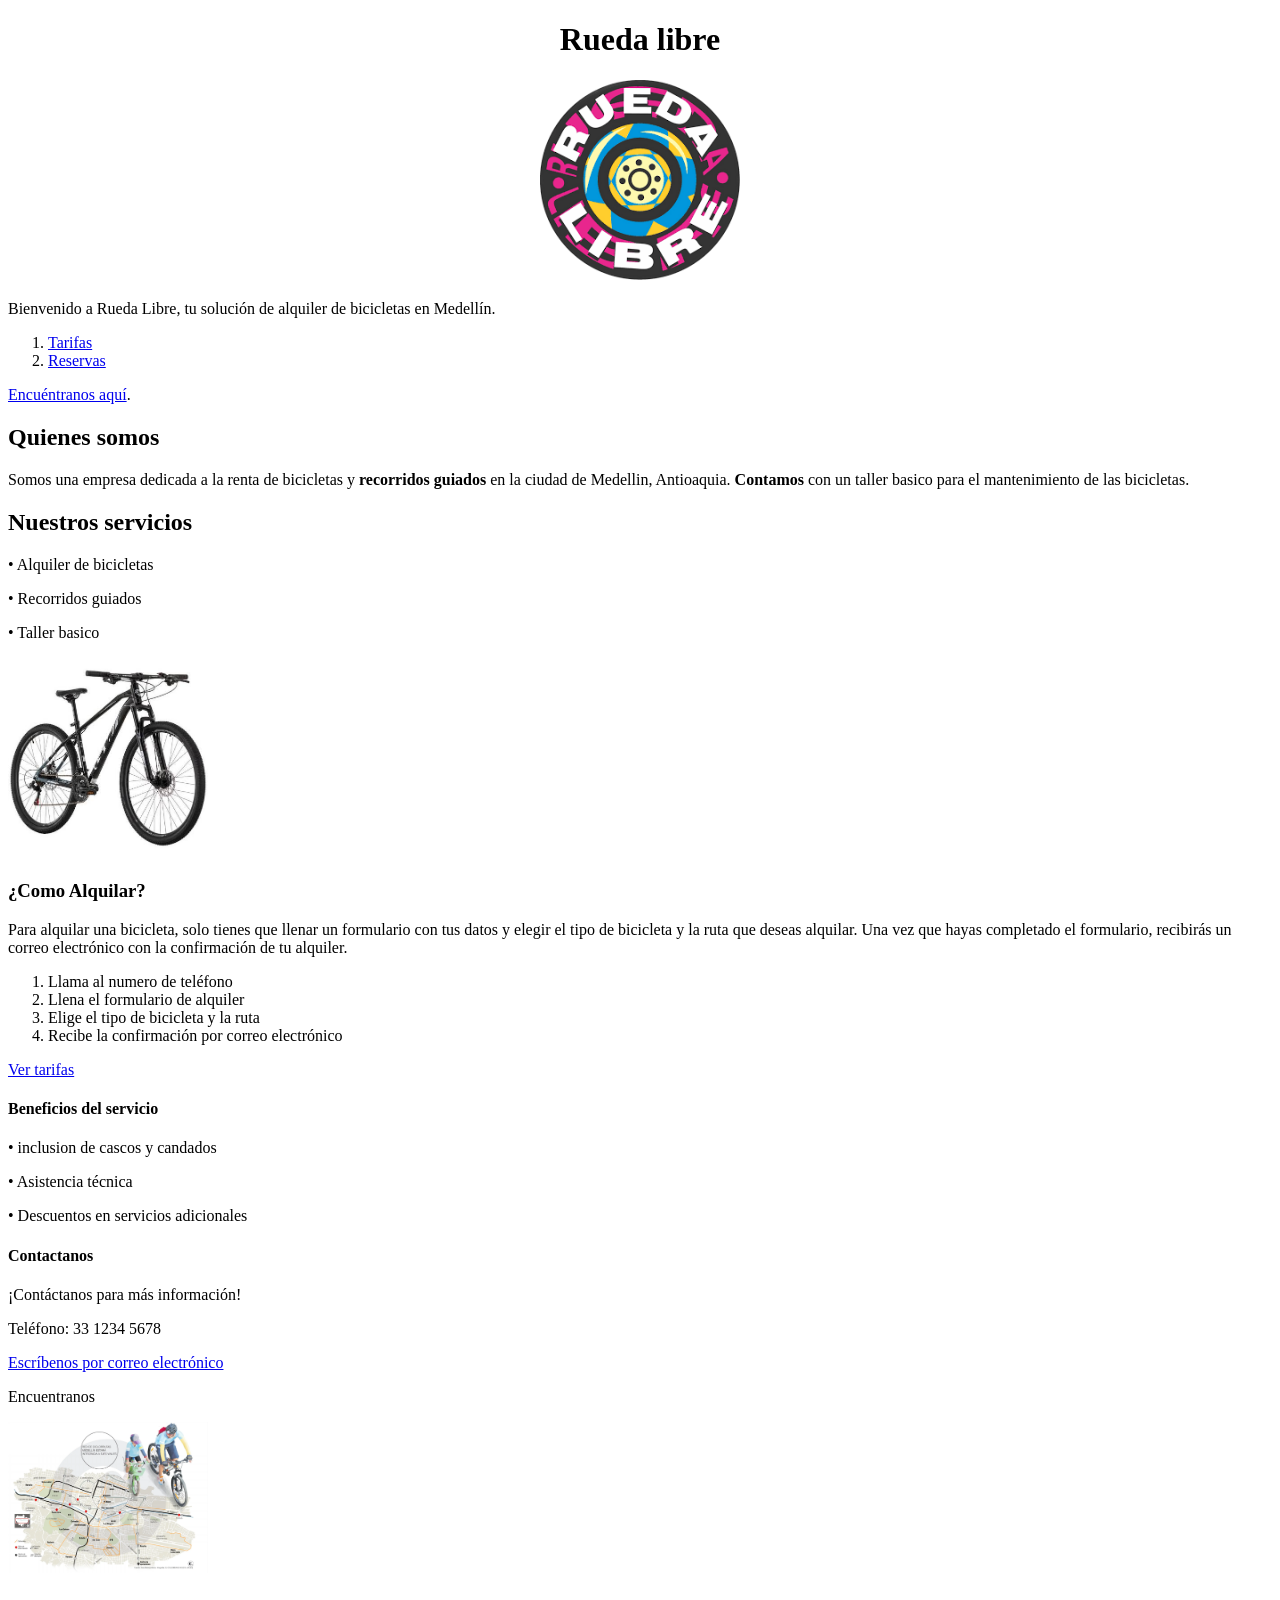
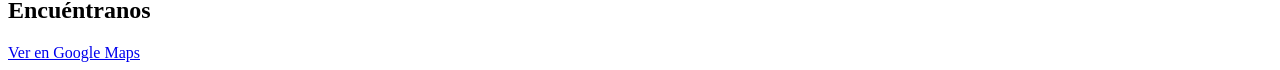
==== index.html @ 56e5f366 "feat: se completo la pagina y sus agregados como la reserva y tarifa" ====
<!DOCTYPE html>
<html lang="es">
<head>
    <meta charset="UTF-8">
    <meta name="viewport" content="width=device-width, initial-scale=1.0">
    <title>Rueda libre | Alquiler de bicicletas en Medellín</title>

     <link rel="icon" type="image/png" href="img/portada.png">
</head>
<body>
    <div style="text-align: center;">
        <h1>Rueda libre</h1>
        <img src="img/portada.png" alt="Portada" style="width: 100%; max-width: 200px;">
    </div>

    <p>Bienvenido a Rueda Libre, tu solución de alquiler de bicicletas en Medellín.</p>

<ol>
    <li><a href="pagina/tarifas.html">Tarifas</a></li>
    <li><a href="pagina/reservas.html">Reservas</a></li>
</ol>    



    <a href="#encuentranos">Encuéntranos aquí</a>.
    
    
    <h2>Quienes somos</h2>
    <p>Somos una empresa dedicada a la renta de bicicletas y <strong>recorridos guiados</strong> en la ciudad de Medellin, Antioaquia. <strong>Contamos</strong> con un taller basico para el mantenimiento de las bicicletas.</p>


    <h2>Nuestros servicios</h2>
        <p>• Alquiler de bicicletas</p>
        <p>• Recorridos guiados</p>
        <p>• Taller basico</p>
        <img src="img/bicicleta.jpg" alt="bicicleta disponible" style="width: 100%; max-width: 200px;">

    <h3>¿Como Alquilar?</h3>
    <p>Para alquilar una bicicleta, solo tienes que llenar un formulario con tus datos y elegir el tipo de bicicleta y la ruta que deseas alquilar. Una vez que hayas completado el formulario, recibirás un correo electrónico con la confirmación de tu alquiler.</p>
    
    <ol>
        <li> Llama al numero de teléfono</li>
        <li> Llena el formulario de alquiler</li>
        <li> Elige el tipo de bicicleta y la ruta</li>
        <li> Recibe la confirmación por correo electrónico</li>
    </ol>

    <a href="pagina/tarifas.html">Ver tarifas</a>

    <h4>Beneficios del servicio</h4>
    <p>• inclusion de cascos y candados</p>
    <p>• Asistencia técnica </p>
    <p>• Descuentos en servicios adicionales</p>

    <h4>Contactanos</h4>
    <p>¡Contáctanos para más información!</p>
    <p>Teléfono: 33 1234 5678</p>
    
     <p>
        <a href="mailto:hola@ruedalibre.com">
            Escríbenos por correo electrónico
        </a>
    </p>

    <p>Encuentranos</p>
    

    <img src="img/ruta.jpg" alt="mapa de recorridos" style="width: 100%; max-width: 200px;">
    <h2 id="encuentranos">Encuéntranos</h2>
<a href="https://www.google.com/maps/place/Taller+rueda+libre+JD/@6.2458504,-75.5557259,18.42z/data=!4m10!1m2!2m1!1srueda+libre!3m6!1s0x8e4429e0e02bac81:0x163e0248229859a!8m2!3d6.2461891!4d-75.5550718!15sCgtydWVkYSBsaWJyZZIBFm1vdG9yY3ljbGVfcmVwYWlyX3Nob3DgAQA!16s%2Fg%2F11vjbnnhz9?entry=ttu&g_ep=EgoyMDI2MTAxNC4wIKXMDSoASAFQAw%3D%3D
    target="_blank">Ver en Google Maps</a>
</body>
</html>
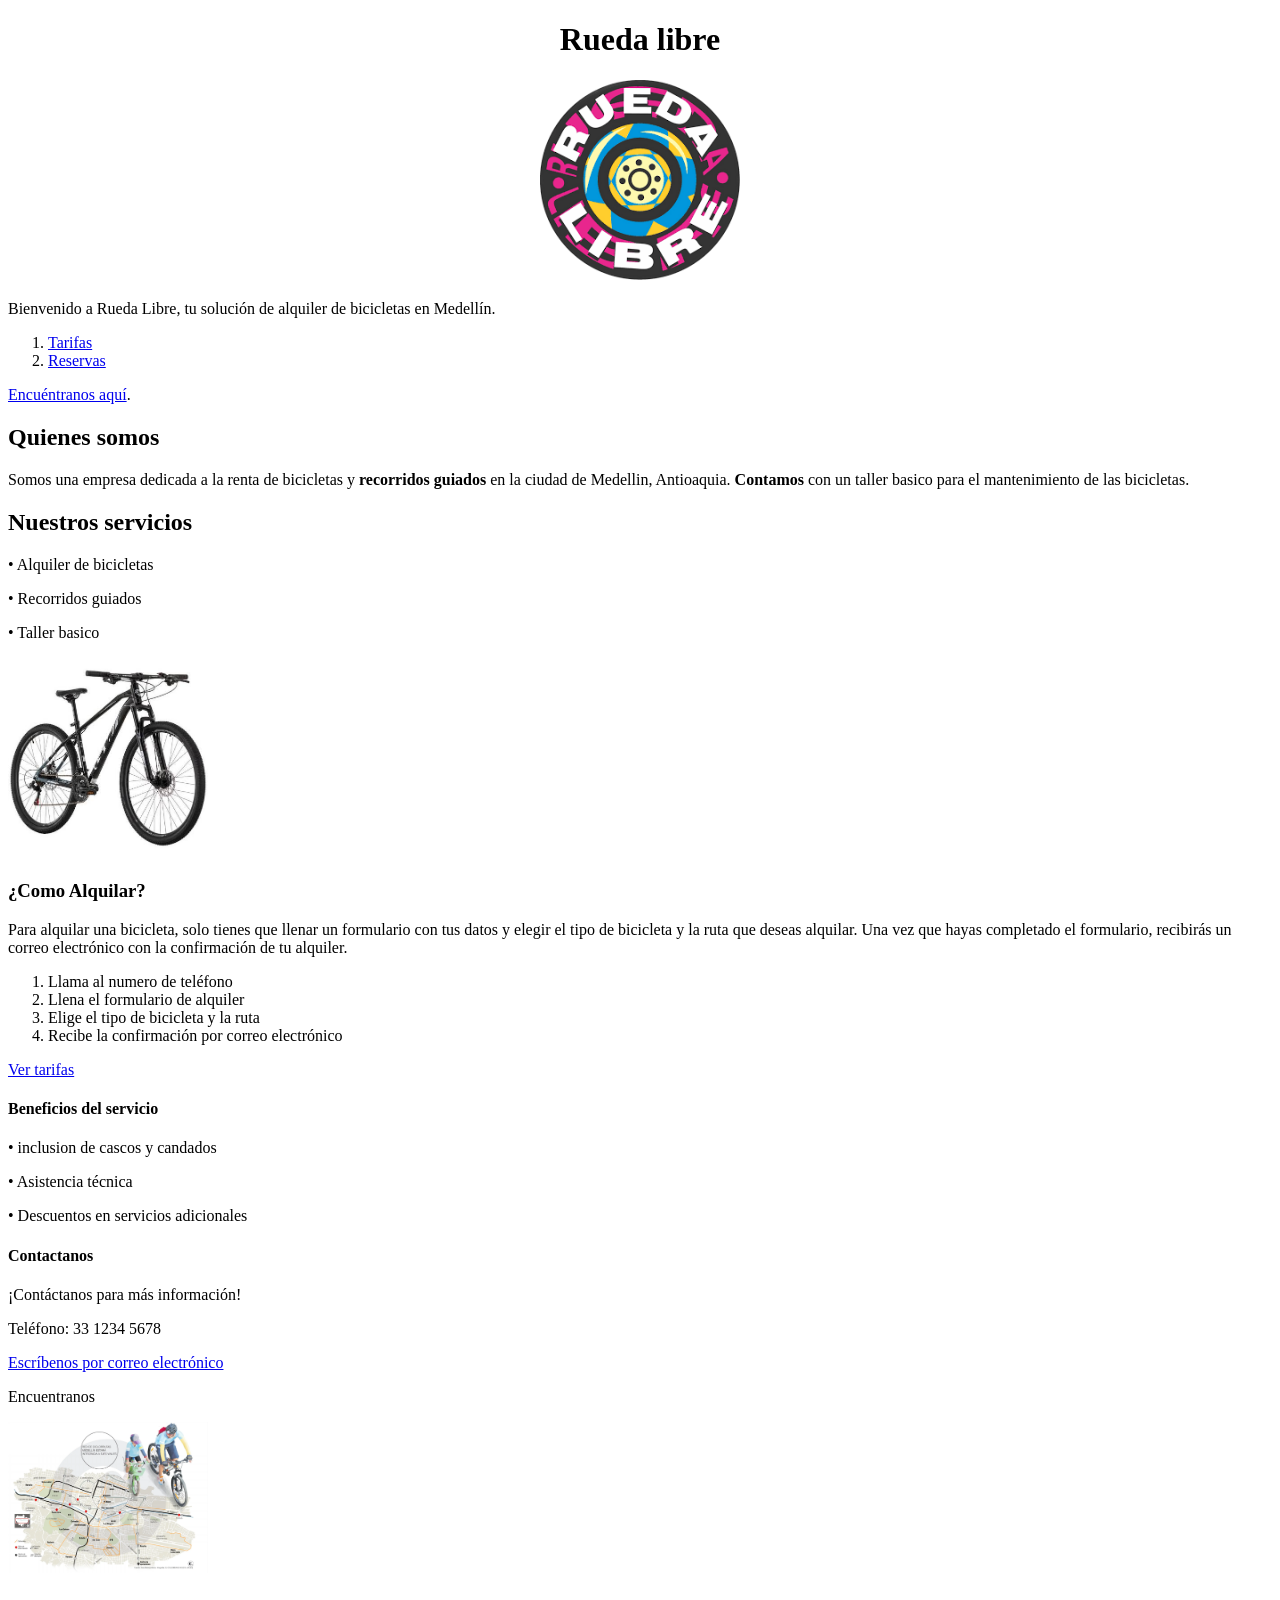
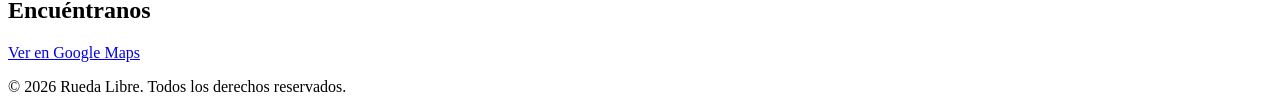
==== commit 3b0ba645: "rueda-libre 0.1v Added footer with copyright information." ====
--- a/index.html
+++ b/index.html
@@ -69,5 +69,10 @@
     <h2 id="encuentranos">Encuéntranos</h2>
 <a href="https://www.google.com/maps/place/Taller+rueda+libre+JD/@6.2458504,-75.5557259,18.42z/data=!4m10!1m2!2m1!1srueda+libre!3m6!1s0x8e4429e0e02bac81:0x163e0248229859a!8m2!3d6.2461891!4d-75.5550718!15sCgtydWVkYSBsaWJyZZIBFm1vdG9yY3ljbGVfcmVwYWlyX3Nob3DgAQA!16s%2Fg%2F11vjbnnhz9?entry=ttu&g_ep=EgoyMDI2MTAxNC4wIKXMDSoASAFQAw%3D%3D
     target="_blank">Ver en Google Maps</a>
+
+<footer>
+        <p>&copy; 2026 Rueda Libre. Todos los derechos reservados.</p>
+    </footer>
+    
 </body>
-</html>+</html>
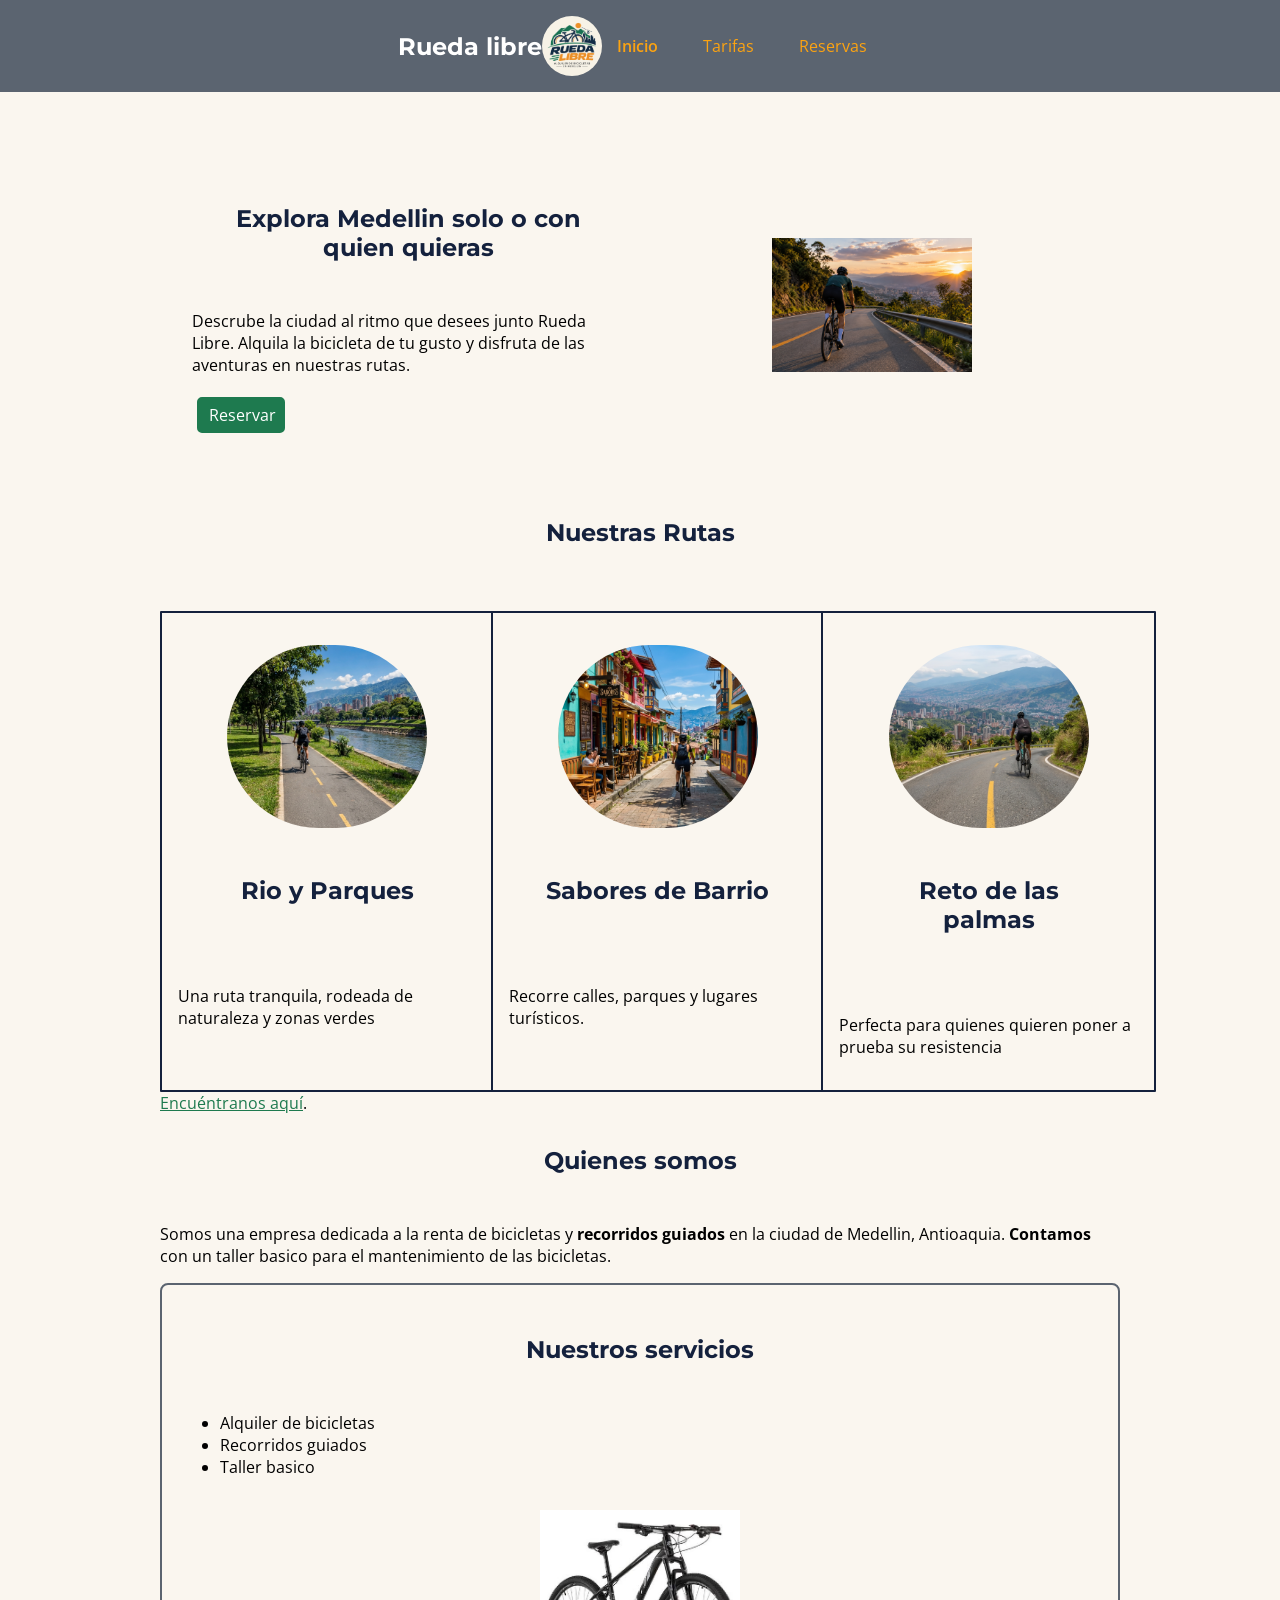
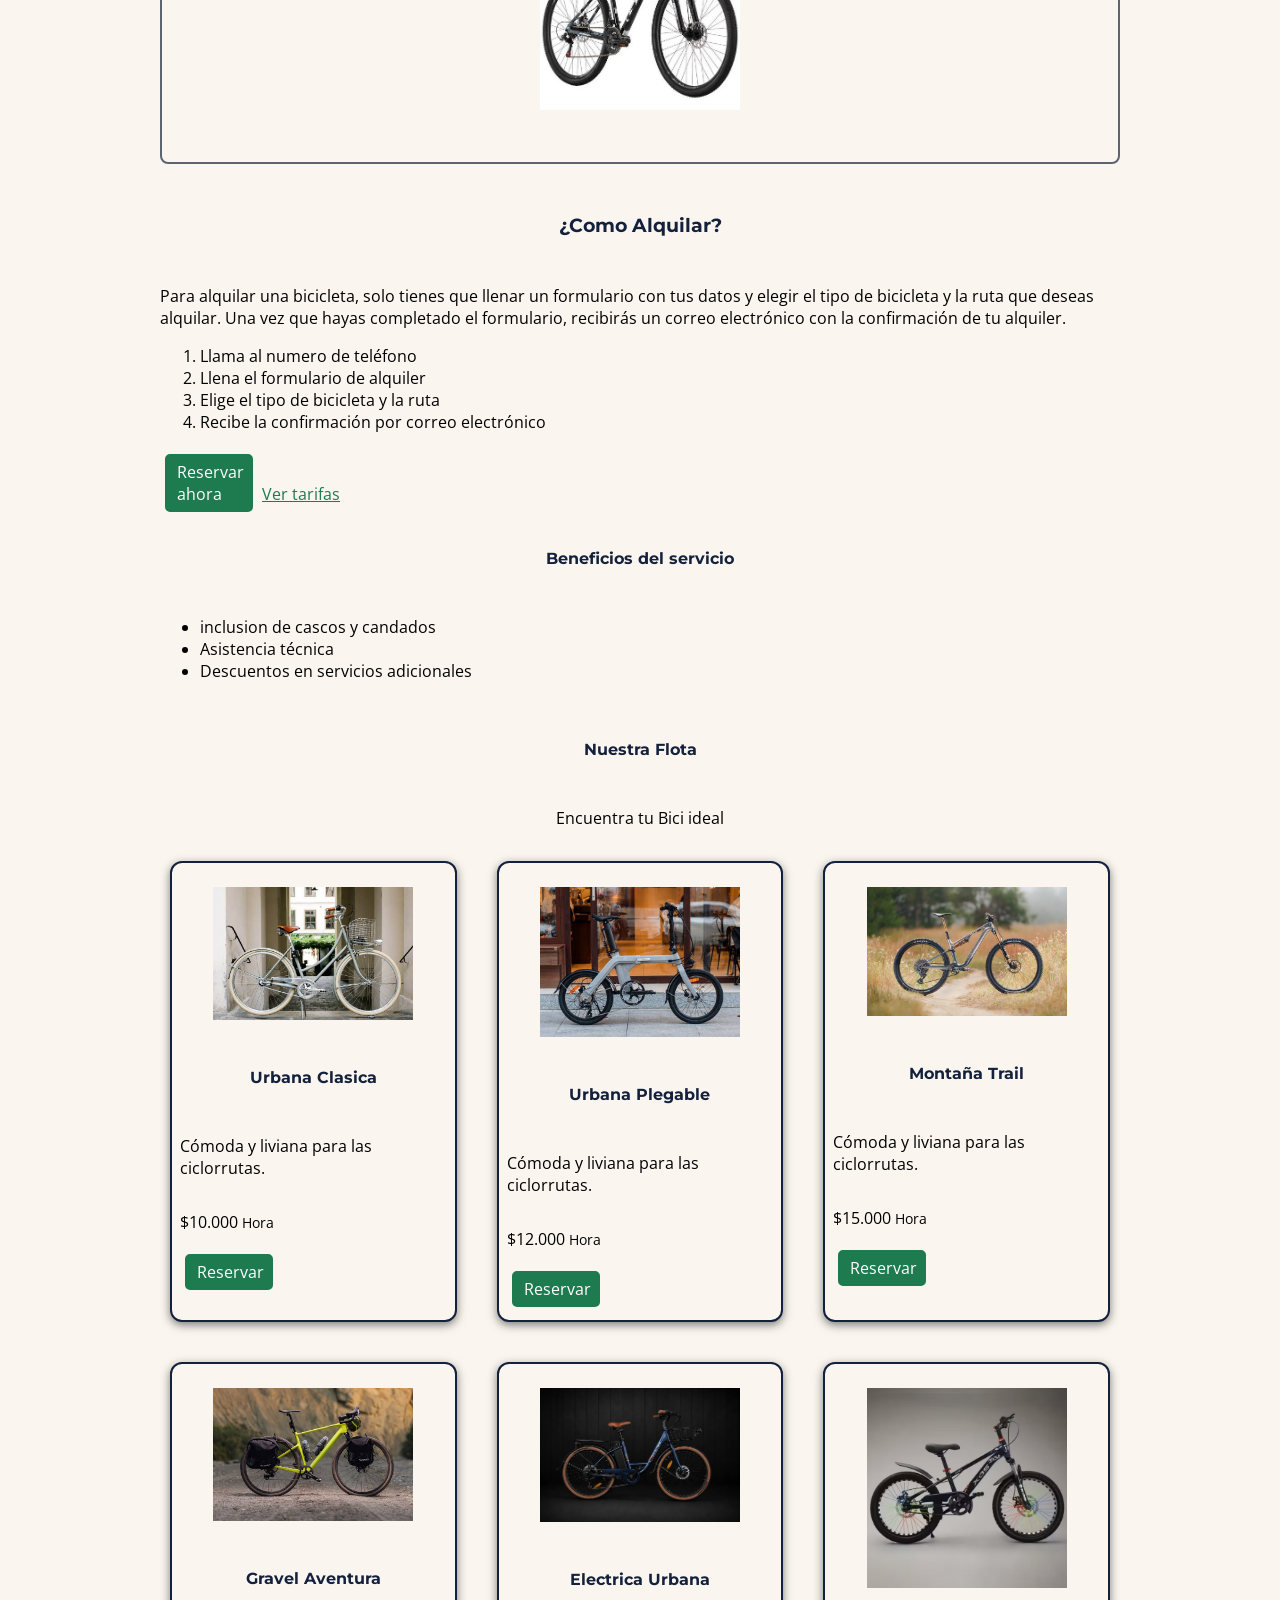
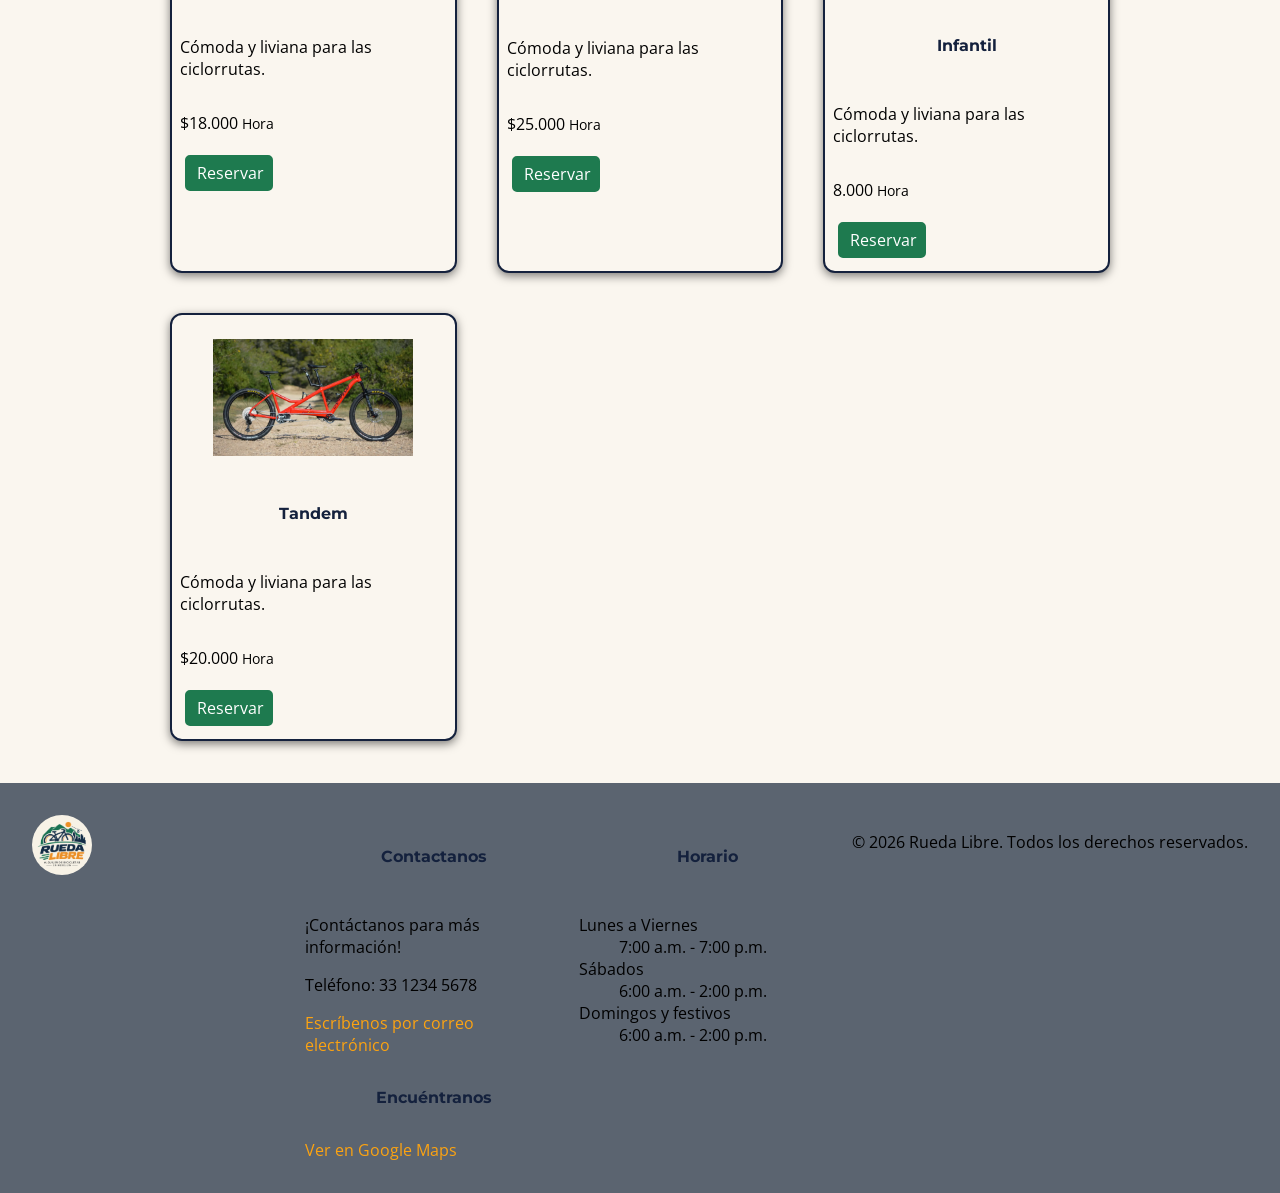
==== commit 136363d9: "se hicieron algunas correciones al codigo" ====
--- a/index.html
+++ b/index.html
@@ -3,76 +3,212 @@
 <head>
     <meta charset="UTF-8">
     <meta name="viewport" content="width=device-width, initial-scale=1.0">
-    <title>Rueda libre | Alquiler de bicicletas en Medellín</title>
-
-     <link rel="icon" type="image/png" href="img/portada.png">
+    <title>Rueda Libre | Alquiler de Bicicletas</title>
+
+    <link rel="preconnect" href="https://fonts.googleapis.com">
+    <link rel="preconnect" href="https://fonts.gstatic.com" crossorigin>
+
+    <link href="https://fonts.googleapis.com/css2?family=Montserrat:wght@400;700&family=Open+Sans:wght@400;600;700&display=swap" rel="stylesheet">
+
+    <link rel="icon" type="image/png" href="img/Logo.png">
+    <link rel="stylesheet" href="css/styles.css">
 </head>
 <body>
-    <div style="text-align: center;">
-        <h1>Rueda libre</h1>
-        <img src="img/portada.png" alt="Portada" style="width: 100%; max-width: 200px;">
-    </div>
-
-    <p>Bienvenido a Rueda Libre, tu solución de alquiler de bicicletas en Medellín.</p>
-
-<ol>
-    <li><a href="pagina/tarifas.html">Tarifas</a></li>
-    <li><a href="pagina/reservas.html">Reservas</a></li>
-</ol>    
-
-
-
-    <a href="#encuentranos">Encuéntranos aquí</a>.
-    
-    
-    <h2>Quienes somos</h2>
-    <p>Somos una empresa dedicada a la renta de bicicletas y <strong>recorridos guiados</strong> en la ciudad de Medellin, Antioaquia. <strong>Contamos</strong> con un taller basico para el mantenimiento de las bicicletas.</p>
-
-
-    <h2>Nuestros servicios</h2>
-        <p>• Alquiler de bicicletas</p>
-        <p>• Recorridos guiados</p>
-        <p>• Taller basico</p>
-        <img src="img/bicicleta.jpg" alt="bicicleta disponible" style="width: 100%; max-width: 200px;">
-
-    <h3>¿Como Alquilar?</h3>
-    <p>Para alquilar una bicicleta, solo tienes que llenar un formulario con tus datos y elegir el tipo de bicicleta y la ruta que deseas alquilar. Una vez que hayas completado el formulario, recibirás un correo electrónico con la confirmación de tu alquiler.</p>
-    
-    <ol>
-        <li> Llama al numero de teléfono</li>
-        <li> Llena el formulario de alquiler</li>
-        <li> Elige el tipo de bicicleta y la ruta</li>
-        <li> Recibe la confirmación por correo electrónico</li>
-    </ol>
-
-    <a href="pagina/tarifas.html">Ver tarifas</a>
-
-    <h4>Beneficios del servicio</h4>
-    <p>• inclusion de cascos y candados</p>
-    <p>• Asistencia técnica </p>
-    <p>• Descuentos en servicios adicionales</p>
-
-    <h4>Contactanos</h4>
-    <p>¡Contáctanos para más información!</p>
-    <p>Teléfono: 33 1234 5678</p>
-    
-     <p>
-        <a href="mailto:hola@ruedalibre.com">
-            Escríbenos por correo electrónico
-        </a>
-    </p>
-
-    <p>Encuentranos</p>
-    
-
-    <img src="img/ruta.jpg" alt="mapa de recorridos" style="width: 100%; max-width: 200px;">
-    <h2 id="encuentranos">Encuéntranos</h2>
-<a href="https://www.google.com/maps/place/Taller+rueda+libre+JD/@6.2458504,-75.5557259,18.42z/data=!4m10!1m2!2m1!1srueda+libre!3m6!1s0x8e4429e0e02bac81:0x163e0248229859a!8m2!3d6.2461891!4d-75.5550718!15sCgtydWVkYSBsaWJyZZIBFm1vdG9yY3ljbGVfcmVwYWlyX3Nob3DgAQA!16s%2Fg%2F11vjbnnhz9?entry=ttu&g_ep=EgoyMDI2MTAxNC4wIKXMDSoASAFQAw%3D%3D
-    target="_blank">Ver en Google Maps</a>
-
-<footer>
+    <header>
+        <section class="cnt">
+            <div class="idiv">
+                <h1>Rueda libre</h1> 
+            </div>    
+            <img src="img/Logo.png" alt="Logo de Rueda Libre"> 
+            
+            <nav>
+                <ul id="menu">
+                    <li><a href="index.html" class="activo">Inicio</a></li>
+                    <li><a href="paginas/tarifas.html">Tarifas</a></li>
+                    <li><a href="paginas/reservas.html">Reservas</a></li>
+                </ul>
+            </nav>
+        </section>
+    </header>
+
+    <main>
+        <section class="portada">
+            <div class="portada-texto">
+                <h2>Explora Medellin solo o con quien quieras</h2> 
+                
+                <p>
+                    Descrube la ciudad al ritmo que desees junto Rueda Libre.
+                    Alquila la bicicleta de tu gusto y disfruta de las aventuras en nuestras rutas.
+                </p>
+
+                <a href="paginas/reservas.html" class="boton-reservar">Reservar</a>
+            </div>
+
+            <div class="portada-imagen">
+                <img src="img/Sunset Cyclist.png" alt="Ciclista al atardecer">
+            </div>
+        </section>
+
+        <section class="rutas">
+            <h2>Nuestras Rutas</h2>
+
+            <div class="rutas-grid">
+                <article class="tarjeta-ruta">
+                    <img src="img/rios.jpeg" alt="Rio y Parques">
+                    <h2>Rio y Parques</h2>
+                    <p>Una ruta tranquila, rodeada de naturaleza y zonas verdes</p>
+                </article>
+
+                <article class="tarjeta-ruta">
+                    <img src="img/barrio.jpeg" alt="Sabores de Barrio">
+                    <h2>Sabores de Barrio</h2>
+                    <p>Recorre calles, parques y lugares turísticos.</p>
+                </article>
+
+                <article class="tarjeta-ruta">
+                    <img src="img/palmas.jpeg" alt="Reto de las palmas">
+                    <h2>Reto de las palmas</h2>
+                    <p>Perfecta para quienes quieren poner a prueba su resistencia</p>
+                </article>
+            </div>
+        </section>
+
+        <a href="#encuentranos">Encuéntranos aquí</a>.
+
+        <section class="quienes-somos">
+            <h2>Quienes somos</h2>
+            <p>Somos una empresa dedicada a la renta de bicicletas y <strong>recorridos guiados</strong> en la ciudad de Medellin, Antioaquia. <strong>Contamos</strong> con un taller basico para el mantenimiento de las bicicletas.</p>
+
+            <article class="servicio">   
+                <h2>Nuestros servicios</h2>
+                <ul class="lista-servicios">
+                    <li>Alquiler de bicicletas</li>
+                    <li>Recorridos guiados</li>
+                    <li>Taller basico</li>
+                </ul>
+                <img src="img/bicicleta.jpg" alt="bicicleta disponible">
+            </article> 
+        </section>
+
+        <section class="proceso-alquiler">
+            <article>
+                <h3>¿Como Alquilar?</h3>
+                <p>Para alquilar una bicicleta, solo tienes que llenar un formulario con tus datos y elegir el tipo de bicicleta y la ruta que deseas alquilar. Una vez que hayas completado el formulario, recibirás un correo electrónico con la confirmación de tu alquiler.</p>
+
+                <ol>
+                    <li>Llama al numero de teléfono</li>
+                    <li>Llena el formulario de alquiler</li>
+                    <li>Elige el tipo de bicicleta y la ruta</li>
+                    <li>Recibe la confirmación por correo electrónico</li>
+                </ol>
+
+                <a href="paginas/reservas.html" class="boton-reservar">Reservar ahora</a>
+                <a href="paginas/tarifas.html">Ver tarifas</a>
+            </article>
+
+            <article class="beneficios">
+                <h4>Beneficios del servicio</h4>
+                <ul class="lista-beneficios">
+                    <li>inclusion de cascos y candados</li>
+                    <li>Asistencia técnica</li>
+                    <li>Descuentos en servicios adicionales</li>
+                </ul>
+            </article>
+        </section>
+
+        <section class="flota">
+            <h4>Nuestra Flota</h4>
+            <p class="flota-descripcion">
+                Encuentra tu Bici ideal
+            </p>
+
+            <div class="flota-grid">
+                <article class="tarjeta-bicicleta">
+                    <img src="img/urbclasica.jpg" alt="Urbana clasica">
+                    <h4>Urbana Clasica</h4>
+                    <p>Cómoda y liviana para las ciclorrutas.</p>
+                    <p class="precio">$10.000 <span>Hora</span></p>
+                    <a class="boton-reservar" href="paginas/reservas.html">Reservar</a>
+                </article>
+
+                <article class="tarjeta-bicicleta">
+                    <img src="img/urbplegable.jpeg" alt="Urbana Plegable">
+                    <h4>Urbana Plegable</h4>
+                    <p>Cómoda y liviana para las ciclorrutas.</p>
+                    <p class="precio">$12.000 <span>Hora</span></p>
+                    <a class="boton-reservar" href="paginas/reservas.html">Reservar</a>
+                </article>
+
+                <article class="tarjeta-bicicleta">
+                    <img src="img/montrail.jpg" alt="Montaña Trail">
+                    <h4>Montaña Trail</h4>
+                    <p>Cómoda y liviana para las ciclorrutas.</p>
+                    <p class="precio">$15.000 <span>Hora</span></p>
+                    <a class="boton-reservar" href="paginas/reservas.html">Reservar</a>
+                </article>
+
+                <article class="tarjeta-bicicleta">
+                    <img src="img/graventura.jpeg" alt="Gravel Aventura">
+                    <h4>Gravel Aventura</h4>
+                    <p>Cómoda y liviana para las ciclorrutas.</p>
+                    <p class="precio">$18.000 <span>Hora</span></p>
+                    <a class="boton-reservar" href="paginas/reservas.html">Reservar</a>
+                </article>
+
+                <article class="tarjeta-bicicleta">
+                    <img src="img/electrica.jpg" alt="Electrica Urbana">
+                    <h4>Electrica Urbana</h4>
+                    <p>Cómoda y liviana para las ciclorrutas.</p>
+                    <p class="precio">$25.000 <span>Hora</span></p>
+                    <a class="boton-reservar" href="paginas/reservas.html">Reservar</a>
+                </article>
+
+                <article class="tarjeta-bicicleta">
+                    <img src="img/infantil.jpg" alt="Infantil">
+                    <h4>Infantil</h4>
+                    <p>Cómoda y liviana para las ciclorrutas.</p>
+                    <p class="precio">8.000 <span>Hora</span></p>
+                    <a class="boton-reservar" href="paginas/reservas.html">Reservar</a>
+                </article>
+
+                <article class="tarjeta-bicicleta">
+                    <img src="img/tandem.jpg" alt="Tandem">
+                    <h4>Tandem</h4>
+                    <p>Cómoda y liviana para las ciclorrutas.</p>
+                    <p class="precio">$20.000 <span>Hora</span></p>
+                    <a class="boton-reservar" href="paginas/reservas.html">Reservar</a>
+                </article>
+            </div>
+        </section>
+    </main>
+
+    <footer class="site-footer">
+        <div class="footer-mark">
+            <img src="img/Logo.png" alt="Logo de Rueda Libre"> 
+        </div>
+        <div class="footer-contact">
+            <h4>Contactanos</h4>            
+            <p>¡Contáctanos para más información!</p>
+            <p>Teléfono: 33 1234 5678</p>
+            <a href="mailto:hola@ruedalibre.com">
+                Escríbenos por correo electrónico
+            </a>
+            <h4 id="encuentranos">Encuéntranos</h4>
+            <a href="https://www.google.com/maps/place/Taller+rueda+libre+JD/@6.2458504,-75.5557259,18.42z/data=!4m10!1m2!2m1!1srueda+libre!3m6!1s0x8e4429e0e02bac81:0x163e0248229859a!8m2!3d6.2461891!4d-75.5550718!15sCgtydWVkYSBsaWJyZZIBFm1vdG9yY3ljbGVfcmVwYWlyX3Nob3DgAQA!16s%2Fg%2F11vjbnnhz9?entry=ttu&g_ep=EgoyMDI2MTAxNC4wIKXMDSoASAFQAw%3D%3D" target="_blank" rel="noopener noreferrer">Ver en Google Maps</a>
+        </div>
+
+        <div class="footer-horario">
+            <h4>Horario</h4>
+            <dl>
+                <dt>Lunes a Viernes</dt>
+                <dd>7:00 a.m. - 7:00 p.m.</dd>
+                <dt>Sábados</dt>
+                <dd>6:00 a.m. - 2:00 p.m.</dd>
+                <dt>Domingos y festivos</dt>
+                <dd>6:00 a.m. - 2:00 p.m.</dd>    
+            </dl>
+        </div>
         <p>&copy; 2026 Rueda Libre. Todos los derechos reservados.</p>
     </footer>
-    
 </body>
-</html>
+</html>
--- a/css/styles.css
+++ b/css/styles.css
@@ -0,0 +1,592 @@
+/* =========================================
+   1. VARIABLES GLOBALES
+   ========================================= */
+:root {
+    /* Colores */
+    --primary-color: #14213D;
+    --secondary-color: #5B6470;
+    --background-color: #FAF6EF;
+    --button-color: #FCA311;
+    --links-color: #1E7A4F;
+    --font-family: 'Open Sans', sans-serif;
+    --heading-font-family: 'Montserrat', sans-serif;
+
+    /* Espaciados */
+    --espaciado-pequeño: 0.5rem;
+    --espaciado-mediano: 1rem;
+    --espaciado-grande: 2rem;
+
+    /* Tamaños y bordes */
+    --spacing-md: 18px;
+    --radius-md: 8px;
+}
+
+
+/* =========================================
+   2. ESTILOS GENERALES DEL DOCUMENTO
+   ========================================= */
+body {
+    font-family: var(--font-family);
+    background-color: var(--background-color);
+    color: black;
+    margin: 0;
+    padding: 0;
+}
+
+/* =========================================
+   3. CONTENIDO PRINCIPAL
+   ========================================= */
+main {
+
+    padding: var(--espaciado-grande);
+    max-width: 60rem;
+    margin: 0 auto;
+
+}
+
+/* =========================================
+   4. ENCABEZADO Y LOGO
+   ========================================= */
+header {
+    display: flex;
+    flex-direction: row;
+    background-color: var(--secondary-color);
+    width: 100%;
+}
+header h1 {
+   margin: 0;
+    padding: 0;
+    font-size: 1.5rem;
+    color: #FFFFFF; 
+}
+
+header img {
+    margin: 0;
+    padding: 0;
+    max-width: 60px; /* Tamaño más adecuado para un logo en el encabezado */
+    height: auto;
+    border-radius: 50%;
+}
+
+
+/* Contenedor general del encabezado */
+.cnt {
+    display: flex;
+    align-items: center;
+    justify-content: space-between; /* Esto manda un elemento a la izquierda y el menú a la derecha */
+    max-width: 1200px;             /* Limita el ancho máximo para pantallas grandes */
+    margin: 0 auto;                /* Centra el contenedor en la pantalla */
+    padding: 1rem 2rem;            /* Espaciado interno para que no pegue de los bordes */
+    background-color: var(--secondary-color);
+    box-sizing: border-box;
+}
+
+/* Contenedor del título y la imagen */
+
+.idiv{
+    display: flex;
+    flex-direction: row;
+    align-items: center;
+    gap: 1.5rem;
+    
+}
+
+/* Imágenes generales */
+img {
+    margin: 0 auto;
+    padding: var(--espaciado-mediano);
+    max-width: 200px;
+    border-radius: 200px;
+}
+
+
+/* =========================================
+   5. TÍTULOS
+   ========================================= */
+
+h1, h2, h3, h4, h5, h6 {
+    max-width: 60rem;
+    margin: 0 auto;
+    padding: var(--espaciado-grande);
+    font-family: var(--heading-font-family);
+    color: var(--primary-color);
+    text-align: center;
+}
+
+
+/* =========================================
+   6. MENÚ DE NAVEGACIÓN
+   ========================================= */
+
+/* Organización de los enlaces del menú */
+
+#menu {
+    display: flex;
+    justify-content: space-evenly;
+    padding: 0;
+    gap: 15px;
+    list-style: none;
+    flex-wrap: wrap;
+    margin: 0;
+    
+}
+
+/* Estilos generales de los enlaces */
+
+#menu a {
+    color: var(--button-color);
+    text-decoration: none;
+    padding: 10px 15px;
+    border-radius: 5px;
+}
+
+/* Identificación del enlace de la página actual */
+
+#menu a {
+    color: var(--button-color);
+    text-decoration: none;
+    padding: 10px 15px;
+    border-radius: 5px;
+}
+
+/* Identificación del enlace de la página actual */
+
+#menu a.activo{
+
+  
+  font-weight: 600; 
+        
+}
+
+/* Indicador de enfoque mediante el teclado */
+
+#menu a:focus {
+    outline: 2px solid var(--button-color);
+    outline-offset: 2px;
+}
+
+
+/* Efecto cuando el cursor pasa sobre un enlace */
+
+#menu a:hover {
+    background-color: var(--links-color);
+    color: #FFFFFF;
+}
+/* =========================================
+   7. BOTÓN DE RESERVAS
+   ========================================= */
+
+/* Apariencia principal del botón */
+
+.boton-reservar {
+    display: inline-block;
+    padding: 5px 10px;
+    margin: 5px;
+    max-width: 4rem;
+    background-color: var(--links-color);
+    color: #FFFFFF;
+    text-decoration: none;
+    border: 2px solid #1E7A4F;
+    border-radius: 5px;
+    transition: background-color 0.3s, color 0.3s;
+    
+}
+
+/* Efecto al pasar el cursor por el botón */
+
+.boton-reservar:hover {
+    background-color: var(--button-color);
+    color: #FFFFFF;
+}
+
+/* Indicador de enfoque del botón */
+
+.boton-reservar:focus {
+    outline: 3px solid var(--button-color);
+    outline-offset: 3px;
+}
+
+/* =========================================
+   8. FORMULARIOS Y CAMPOS DE ENTRADA
+   ========================================= */
+
+/* Indicador de enfoque de los campos */
+
+input:focus,
+select:focus, 
+textarea:focus {
+    outline: 3px solid var(--button-color);
+    outline-offset: 2px;
+}
+
+/* Contenedor general del formulario */
+
+form {
+
+    width: 100%;
+    max-width: 500px;
+    margin: 0 auto;
+
+}
+
+/* Separación entre grupos del formulario */
+
+.grupo {
+
+    margin-bottom: 15px;
+
+}
+
+/* Etiquetas de los campos */
+
+label {
+    display: block;
+    margin-bottom: 12px;
+}
+
+/* Campos de texto y áreas de escritura */
+
+input,
+textarea {
+
+    width: 100%;
+    padding: 12px;
+    box-sizing: border-box;
+
+}
+
+/* Botones de los formularios */
+
+button {
+
+    padding: 12px 28px;
+    cursor: pointer;
+
+}
+
+/* =========================================
+   9. TARJETAS DE SERVICIOS
+   ========================================= */
+
+/* Diseño general de cada tarjeta */
+
+.servicio {
+    padding: var(--spacing-md);
+    border: 2px solid var(--secondary-color);
+    border-radius: var(--radius-md);
+    margin-bottom: var(--spacing-md);
+}
+
+/* Imágenes dentro de las tarjetas */
+
+.servicio img {
+
+    display: block; 
+    width: 100%;
+    height: auto;
+    border-radius: 0.5rem;
+    margin-bottom: var(--spacing-md);
+
+}
+
+/* =========================================
+   10. PIE DE PÁGINA
+   ========================================= */
+
+/* Contenedor general del pie */
+
+footer {
+
+    padding: var(--espaciado-grande);
+    max-width: 60rem;
+    margin: 0 auto;
+    display: flex;
+    justify-content: space-between;
+    align-items: flex-start;
+    gap: 20px;
+    background-color: #5B6470;
+    max-width: 100%;
+}
+
+footer img {
+
+    margin: 0;
+    padding: 0;
+    max-width: 60px; /* Tamaño más adecuado para un logo en el encabezado */
+    height: auto;
+    border-radius: 50%;
+}
+
+footer a {
+
+    color: var(--button-color);
+    text-decoration: none;
+
+}
+
+
+/* Texto del pie de página */
+
+.pdp {
+
+    background-color: #5B6470;
+    color: var(--background-color);
+
+}
+
+.site-footer {
+    display: flex;
+    justify-content: space-between;
+    align-items: flex-start;
+    flex-wrap: wrap;
+    gap: 1rem;
+    background-color: #5B6470;
+}
+
+.site-footer > div {
+    flex: 1;
+}
+
+/* =========================================
+   11. ENLACES GENERALES
+   ========================================= */
+
+
+a {
+
+    color: var(--links-color)
+}
+
+/* =========================================
+   12. TABLAS
+   ========================================= */
+
+table {
+
+    width: 100%;
+    border-collapse: collapse;
+    margin-left: auto;
+    margin-right: auto;
+}
+
+th,
+td {
+
+    padding: 12px;
+    border: 1px solid #14213D;
+    text-align: left;
+}
+
+
+th {
+
+    background-color: #FCA311;
+    color: #FAF6EF;
+
+}
+
+.flota  {
+
+    max-width: 100rem;
+    margin: 0 auto;
+    padding: 10px;
+
+}
+
+.flota h4 {
+
+    color: var(--primary-color);
+    text-align: center;
+}
+
+.flota-descripcion {
+
+    text-align: center;
+    margin-bottom: var(--espaciado-grande);
+
+}
+
+.flota-grid {
+
+    display: grid;
+    display: grid;
+    grid-template-columns: repeat(3, 1fr);
+    gap: 2.5rem;
+    
+}
+
+.tarjeta-bicicleta {
+
+    display: flex;
+    flex-direction: column;
+    padding: var(--espaciado-pequeño);
+    border: 2px solid #14213D;
+    border-radius: 0.75rem;
+    background-color: #FAF6EF;
+    box-shadow: 0 3px 10px rgb(0 0 0 / 50%);
+
+}
+
+.tarjeta-bicicleta img {
+
+    align-items: center;
+    border-radius: 10px;
+}
+
+
+.tarjeta-bicicleta .precio span {
+    font-size: 0.85rem;
+    font-weight: normal;
+}
+
+
+.portada {
+    display: grid;
+    grid-template-columns: 1fr 1fr;
+    align-items: center;
+    gap: 2rem;
+    padding: 3rem 2rem;
+}
+
+.portada-texto {
+    display: flex;
+    flex-direction: column;
+    justify-content: center;
+}
+
+.portada-imagen img {
+    max-width: 200px;
+    height: auto;
+    display: block;
+    border-radius: 1rem;
+}
+
+
+.ruta {
+
+    display: grid;
+    padding: 3rem 2rem;
+}
+
+.rutas h2 {
+    text-align: center;
+    margin-bottom: 2rem;
+}
+
+.rutas-grid {
+    display: grid;
+    grid-template-columns: repeat(3, 1fr);
+    gap: 2rem;
+}
+
+.tarjeta-ruta {
+
+    width: 100%;
+    display: flex;
+    flex-direction: column;
+    padding: 1rem;
+    border: 2px solid #14213D;
+    border-radius: 1px;
+    background-color: #FAF6EF;
+
+}
+
+
+
+
+
+.reservas-layout {
+    display: grid;
+    grid-template-columns: 2fr 1fr;
+    gap: 2rem;
+    align-items: start;
+    padding: 2rem;
+    border: 2px solid #14213D;
+}
+
+.reservas-formulario,
+.reservas-contacto {
+    padding: 1.5rem;
+    border-radius: 0.75rem;
+}
+
+.reservas-formulario {
+    background-color: #FAF6EF;
+}
+
+.reservas-contacto {
+    background-color: #14213D;
+    color: white;
+}
+
+.reservas-formulario form {
+    display: flex;
+    flex-direction: column;
+    gap: 1rem;
+}
+
+.campo {
+    display: flex;
+    flex-direction: column;
+    gap: 0.5rem;
+}
+
+.campo input,
+.campo select {
+    width: 100%;
+    box-sizing: border-box;
+    padding: 0.75rem;
+    border: 1px solid #5B6470;
+    border-radius: 0.4rem;
+    font: inherit;
+}
+
+.campo input:focus-visible,
+.campo select:focus-visible {
+    outline: 3px solid #F39A2B;
+    outline-offset: 2px;
+}
+
+.campos-fila {
+    display: grid;
+    grid-template-columns: 1fr 1fr;
+    gap: 1rem;
+}
+
+
+.tarjeta {
+    position: relative;
+    background: var(#FAF6EF);
+    border: 1px solid var(#14213D);
+    border-radius: 1rem;
+    padding: 1.5rem;
+}
+
+
+
+
+
+
+
+
+
+
+
+
+
+
+
+
+
+
+
+
+
+
+
+
+
+
+
+
+
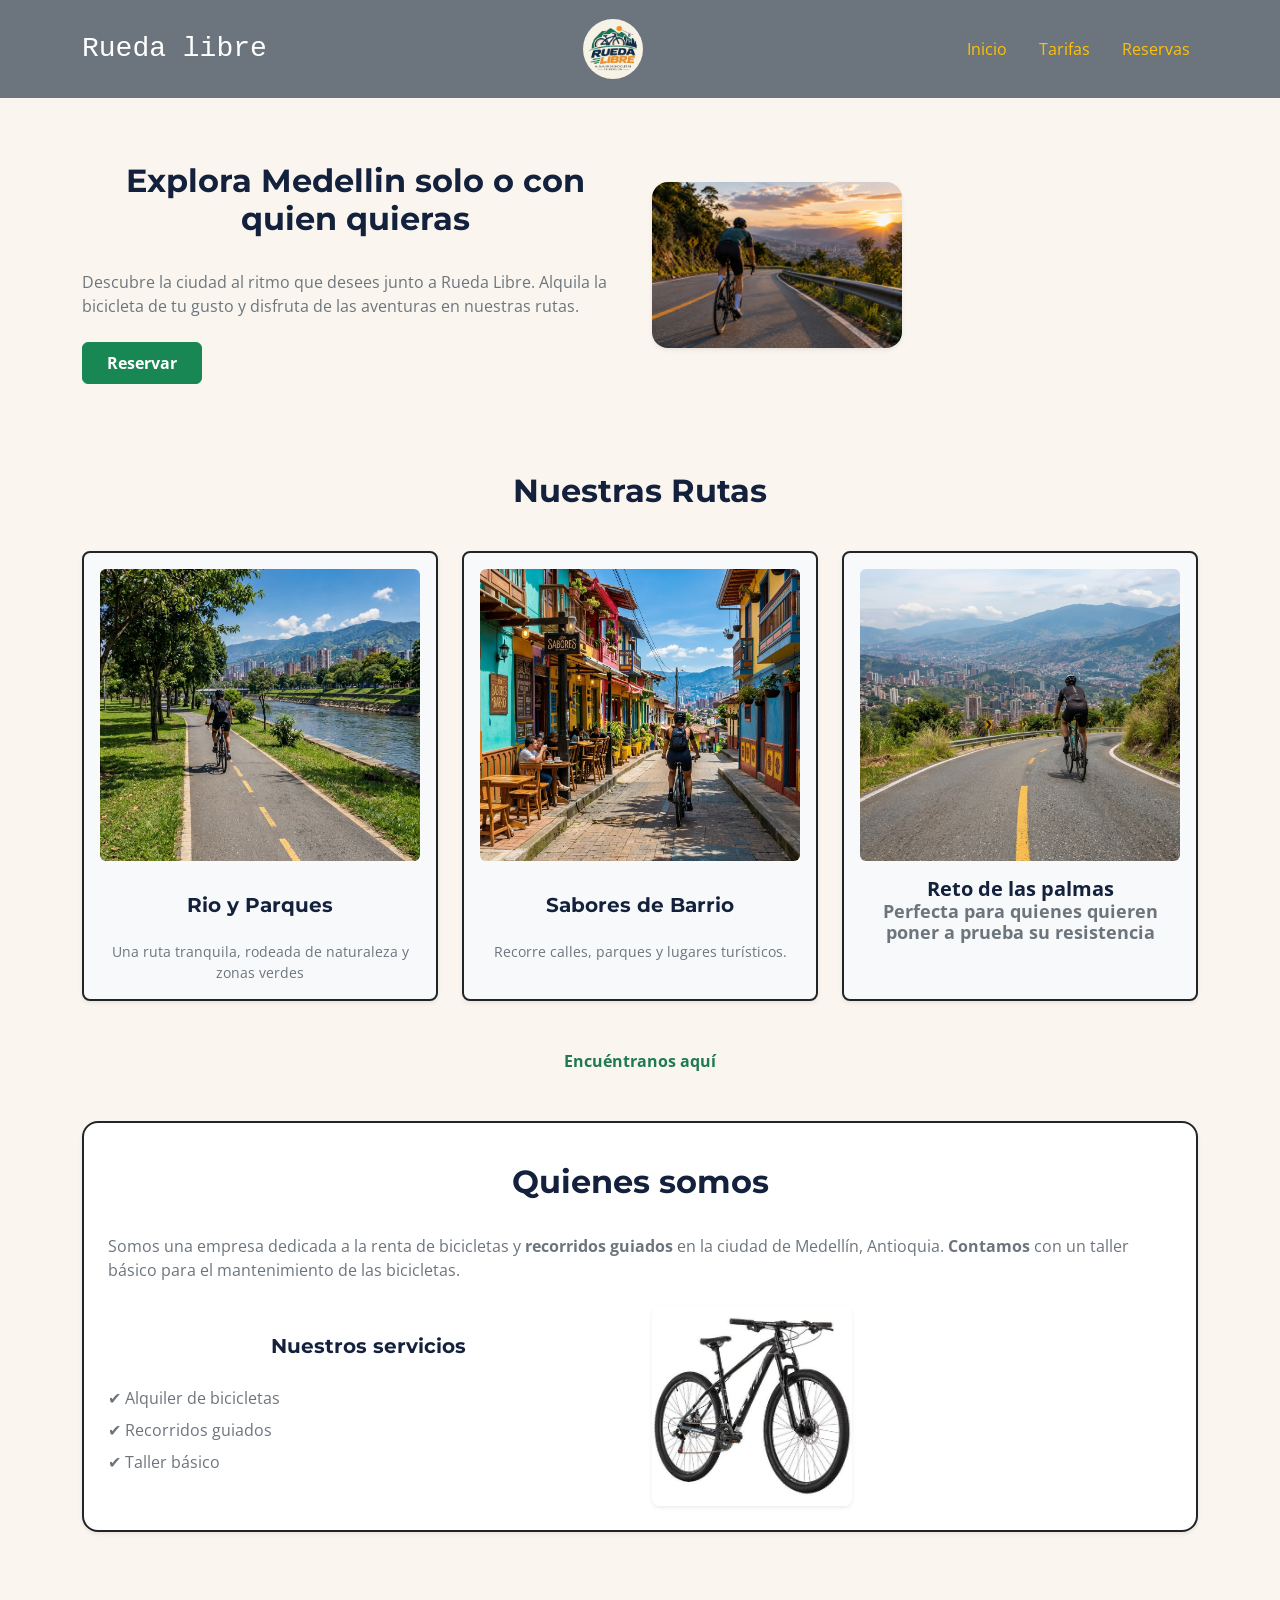
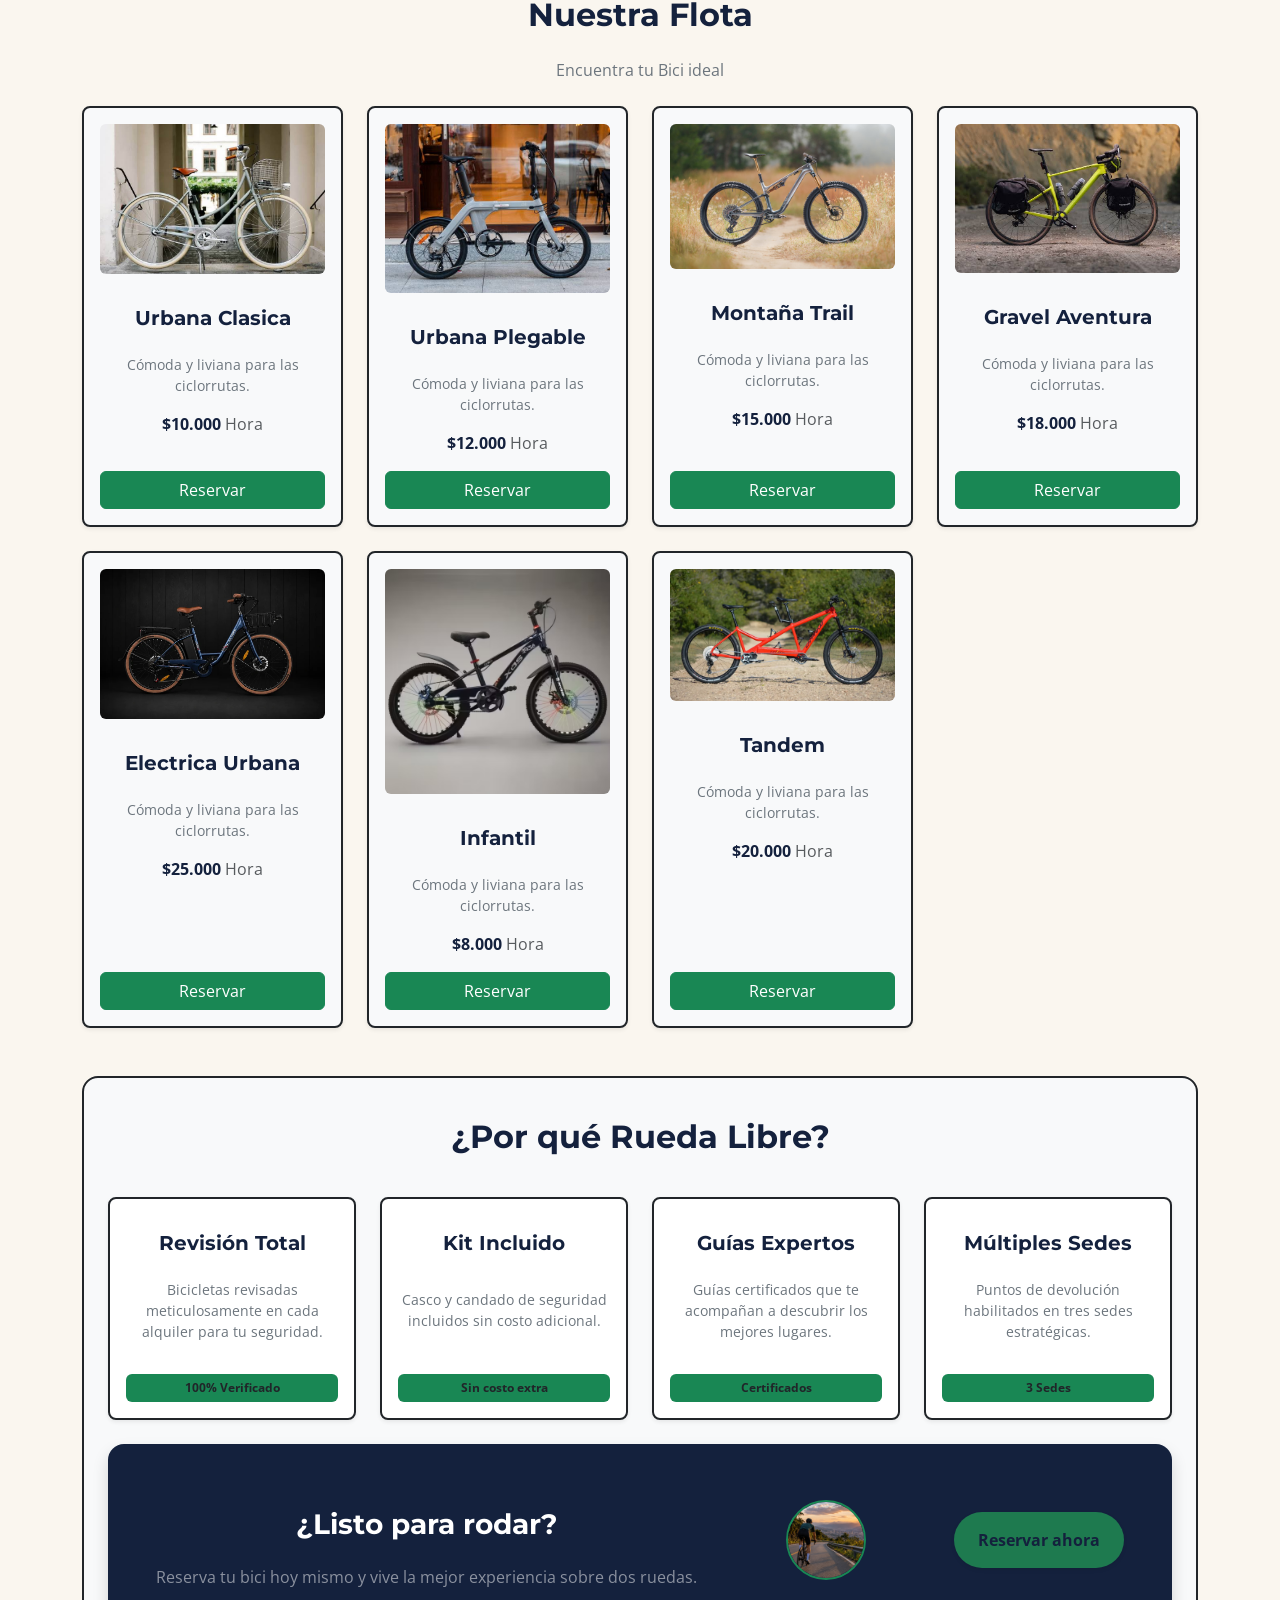
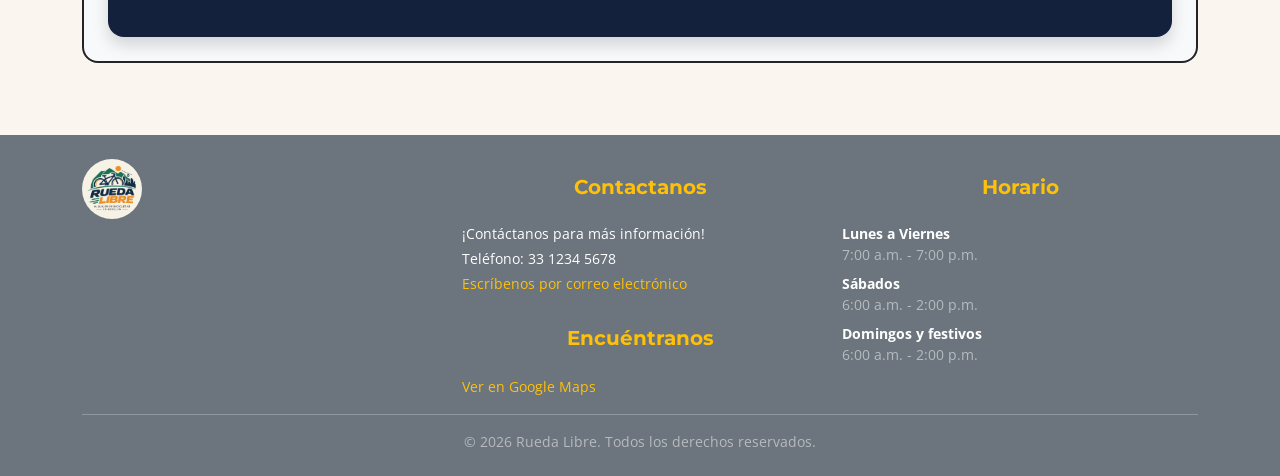
==== commit 8158b09b: "se modifico la pagina con bootstrap y se hicieron pruebas con este tambien" ====
--- a/index.html
+++ b/index.html
@@ -7,208 +7,306 @@
 
     <link rel="preconnect" href="https://fonts.googleapis.com">
     <link rel="preconnect" href="https://fonts.gstatic.com" crossorigin>
-
     <link href="https://fonts.googleapis.com/css2?family=Montserrat:wght@400;700&family=Open+Sans:wght@400;600;700&display=swap" rel="stylesheet">
 
     <link rel="icon" type="image/png" href="img/Logo.png">
+    
+    <!-- 1. CSS de Bootstrap 5.3 CDN -->
+    <link href="https://cdn.jsdelivr.net/npm/bootstrap@5.3.3/dist/css/bootstrap.min.css" rel="stylesheet" integrity="sha384-QWTKZyjpPEjISv5WaRU9OFeRpok6YctnYmDr5pNlyT2bRjXh0JMhjY6hW+ALEwIH" crossorigin="anonymous">
+    
+    <!-- Hoja de estilos propia cargada después de Bootstrap -->
     <link rel="stylesheet" href="css/styles.css">
 </head>
 <body>
-    <header>
-        <section class="cnt">
-            <div class="idiv">
-                <h1>Rueda libre</h1> 
-            </div>    
-            <img src="img/Logo.png" alt="Logo de Rueda Libre"> 
-            
-            <nav>
-                <ul id="menu">
-                    <li><a href="index.html" class="activo">Inicio</a></li>
-                    <li><a href="paginas/tarifas.html">Tarifas</a></li>
-                    <li><a href="paginas/reservas.html">Reservas</a></li>
-                </ul>
-            </nav>
+    <header class="bg-secondary w-100">
+        <section class="container py-3">
+            <div class="d-flex flex-column flex-md-row justify-content-between align-items-center gap-3">
+                <div class="d-flex flex-column flex-md-row align-items-center text-center text-md-start gap-2">
+                    <h1 class="m-0 fs-3 text-white font-monospace">Rueda libre</h1> 
+                </div>    
+                <img src="img/Logo.png" alt="Logo de Rueda Libre" style="max-width: 60px; height: auto;" class="rounded-circle"> 
+                
+                <nav>
+                    <ul id="menu" class="d-flex flex-column flex-md-row align-items-center justify-content-end list-unstyled m-0 gap-3">
+                        <li><a href="index.html" class="activo text-warning text-decoration-none p-2 rounded">Inicio</a></li>
+                        <li><a href="paginas/tarifas.html" class="text-warning text-decoration-none p-2 rounded">Tarifas</a></li>
+                        <li><a href="paginas/reservas.html" class="text-warning text-decoration-none p-2 rounded">Reservas</a></li>
+                    </ul>
+                </nav>
+            </div>
         </section>
     </header>
 
-    <main>
-        <section class="portada">
-            <div class="portada-texto">
-                <h2>Explora Medellin solo o con quien quieras</h2> 
-                
-                <p>
-                    Descrube la ciudad al ritmo que desees junto Rueda Libre.
+    <main class="container py-4">
+        <!-- 2. Portada con grilla de Bootstrap -->
+        <section class="row align-items-center py-4 mb-5">
+            <div class="col-12 col-md-6 text-center text-md-start mb-4 mb-md-0">
+                <h2 class="fw-bold mb-3" style="color: #14213D;">Explora Medellin solo o con quien quieras</h2> 
+                <p class="text-secondary mb-4">
+                    Descubre la ciudad al ritmo que desees junto a Rueda Libre.
                     Alquila la bicicleta de tu gusto y disfruta de las aventuras en nuestras rutas.
                 </p>
-
-                <a href="paginas/reservas.html" class="boton-reservar">Reservar</a>
-            </div>
-
-            <div class="portada-imagen">
-                <img src="img/Sunset Cyclist.png" alt="Ciclista al atardecer">
-            </div>
-        </section>
-
-        <section class="rutas">
-            <h2>Nuestras Rutas</h2>
-
-            <div class="rutas-grid">
-                <article class="tarjeta-ruta">
-                    <img src="img/rios.jpeg" alt="Rio y Parques">
-                    <h2>Rio y Parques</h2>
-                    <p>Una ruta tranquila, rodeada de naturaleza y zonas verdes</p>
-                </article>
-
-                <article class="tarjeta-ruta">
-                    <img src="img/barrio.jpeg" alt="Sabores de Barrio">
-                    <h2>Sabores de Barrio</h2>
-                    <p>Recorre calles, parques y lugares turísticos.</p>
-                </article>
-
-                <article class="tarjeta-ruta">
-                    <img src="img/palmas.jpeg" alt="Reto de las palmas">
-                    <h2>Reto de las palmas</h2>
-                    <p>Perfecta para quienes quieren poner a prueba su resistencia</p>
-                </article>
-            </div>
-        </section>
-
-        <a href="#encuentranos">Encuéntranos aquí</a>.
-
-        <section class="quienes-somos">
-            <h2>Quienes somos</h2>
-            <p>Somos una empresa dedicada a la renta de bicicletas y <strong>recorridos guiados</strong> en la ciudad de Medellin, Antioaquia. <strong>Contamos</strong> con un taller basico para el mantenimiento de las bicicletas.</p>
-
-            <article class="servicio">   
-                <h2>Nuestros servicios</h2>
-                <ul class="lista-servicios">
-                    <li>Alquiler de bicicletas</li>
-                    <li>Recorridos guiados</li>
-                    <li>Taller basico</li>
-                </ul>
-                <img src="img/bicicleta.jpg" alt="bicicleta disponible">
-            </article> 
-        </section>
-
-        <section class="proceso-alquiler">
-            <article>
-                <h3>¿Como Alquilar?</h3>
-                <p>Para alquilar una bicicleta, solo tienes que llenar un formulario con tus datos y elegir el tipo de bicicleta y la ruta que deseas alquilar. Una vez que hayas completado el formulario, recibirás un correo electrónico con la confirmación de tu alquiler.</p>
-
-                <ol>
-                    <li>Llama al numero de teléfono</li>
-                    <li>Llena el formulario de alquiler</li>
-                    <li>Elige el tipo de bicicleta y la ruta</li>
-                    <li>Recibe la confirmación por correo electrónico</li>
-                </ol>
-
-                <a href="paginas/reservas.html" class="boton-reservar">Reservar ahora</a>
-                <a href="paginas/tarifas.html">Ver tarifas</a>
-            </article>
-
-            <article class="beneficios">
-                <h4>Beneficios del servicio</h4>
-                <ul class="lista-beneficios">
-                    <li>inclusion de cascos y candados</li>
-                    <li>Asistencia técnica</li>
-                    <li>Descuentos en servicios adicionales</li>
-                </ul>
-            </article>
-        </section>
-
-        <section class="flota">
-            <h4>Nuestra Flota</h4>
-            <p class="flota-descripcion">
+                <a href="paginas/reservas.html" class="btn btn-success px-4 py-2 fw-bold">Reservar</a>
+            </div>
+
+            <div class="col-12 col-md-6 text-center">
+                <img src="img/Sunset Cyclist.png" alt="Ciclista al atardecer" class="img-fluid rounded-4 shadow-sm" style="max-width: 250px;">
+            </div>
+        </section>
+
+        <!-- Galería de Rutas con Grilla -->
+        <section class="mb-5">
+            <h2 class="text-center fw-bold mb-4" style="color: #14213D;">Nuestras Rutas</h2>
+
+            <div class="row row-cols-1 row-cols-md-3 g-4">
+                <div class="col">
+                    <article class="card h-100 p-3 border-2 border-dark rounded-3 bg-light shadow-sm text-center">
+                        <img src="img/rios.jpeg" class="card-img-top img-fluid rounded mb-3" alt="Rio y Parques">
+                        <div class="card-body p-0">
+                            <h3 class="card-title h5 fw-bold" style="color: #14213D;">Rio y Parques</h3>
+                            <p class="card-text text-secondary small">Una ruta tranquila, rodeada de naturaleza y zonas verdes</p>
+                        </div>
+                    </article>
+                </div>
+
+                <div class="col">
+                    <article class="card h-100 p-3 border-2 border-dark rounded-3 bg-light shadow-sm text-center">
+                        <img src="img/barrio.jpeg" class="card-img-top img-fluid rounded mb-3" alt="Sabores de Barrio">
+                        <div class="card-body p-0">
+                            <h3 class="card-title h5 fw-bold" style="color: #14213D;">Sabores de Barrio</h3>
+                            <p class="card-text text-secondary small">Recorre calles, parques y lugares turísticos.</p>
+                        </div>
+                    </article>
+                </div>
+
+                <div class="col">
+                    <article class="card h-100 p-3 border-2 border-dark rounded-3 bg-light shadow-sm text-center">
+                        <img src="img/palmas.jpeg" class="card-img-top img-fluid rounded mb-3" alt="Reto de las palmas">
+                        <div class="card-title h5 fw-bold" style="color: #14213D;">Reto de las palmas</h3>
+                        <div class="card-body p-0">
+                            <p class="card-text text-secondary small">Perfecta para quienes quieren poner a prueba su resistencia</p>
+                        </div>
+                    </article>
+                </div>
+            </div>
+        </section>
+
+        <div class="text-center mb-5">
+            <a href="#encuentranos" class="text-decoration-none fw-bold" style="color: #1E7A4F;">Encuéntranos aquí</a>
+        </div>
+
+        <!-- Quiénes somos y Proceso -->
+        <section class="mb-5 bg-white p-4 rounded-4 border border-dark border-2 shadow-sm">
+            <h2 class="fw-bold mb-3" style="color: #14213D;">Quienes somos</h2>
+            <p class="text-secondary mb-4">Somos una empresa dedicada a la renta de bicicletas y <strong>recorridos guiados</strong> en la ciudad de Medellín, Antioquia. <strong>Contamos</strong> con un taller básico para el mantenimiento de las bicicletas.</p>
+
+            <div class="row align-items-center g-4">
+                <div class="col-12 col-md-6">
+                    <h3 class="h5 fw-bold" style="color: #14213D;">Nuestros servicios</h3>
+                    <ul class="list-unstyled text-secondary mb-3">
+                        <li class="py-1">✔ Alquiler de bicicletas</li>
+                        <li class="py-1">✔ Recorridos guiados</li>
+                        <li class="py-1">✔ Taller básico</li>
+                    </ul>
+                </div>
+                <div class="col-12 col-md-6 text-center">
+                    <img src="img/bicicleta.jpg" alt="bicicleta disponible" class="img-fluid rounded-3 shadow-sm" style="max-height: 200px;">
+                </div>
+            </div>
+        </section>
+
+        <!-- Sección de la Flota (MiniReto 5) -->
+        <section class="mb-5">
+            <h2 class="text-center fw-bold mb-2" style="color: #14213D;">Nuestra Flota</h2>
+            <p class="text-center text-secondary mb-4">
                 Encuentra tu Bici ideal
             </p>
 
-            <div class="flota-grid">
-                <article class="tarjeta-bicicleta">
-                    <img src="img/urbclasica.jpg" alt="Urbana clasica">
-                    <h4>Urbana Clasica</h4>
-                    <p>Cómoda y liviana para las ciclorrutas.</p>
-                    <p class="precio">$10.000 <span>Hora</span></p>
-                    <a class="boton-reservar" href="paginas/reservas.html">Reservar</a>
-                </article>
-
-                <article class="tarjeta-bicicleta">
-                    <img src="img/urbplegable.jpeg" alt="Urbana Plegable">
-                    <h4>Urbana Plegable</h4>
-                    <p>Cómoda y liviana para las ciclorrutas.</p>
-                    <p class="precio">$12.000 <span>Hora</span></p>
-                    <a class="boton-reservar" href="paginas/reservas.html">Reservar</a>
-                </article>
-
-                <article class="tarjeta-bicicleta">
-                    <img src="img/montrail.jpg" alt="Montaña Trail">
-                    <h4>Montaña Trail</h4>
-                    <p>Cómoda y liviana para las ciclorrutas.</p>
-                    <p class="precio">$15.000 <span>Hora</span></p>
-                    <a class="boton-reservar" href="paginas/reservas.html">Reservar</a>
-                </article>
-
-                <article class="tarjeta-bicicleta">
-                    <img src="img/graventura.jpeg" alt="Gravel Aventura">
-                    <h4>Gravel Aventura</h4>
-                    <p>Cómoda y liviana para las ciclorrutas.</p>
-                    <p class="precio">$18.000 <span>Hora</span></p>
-                    <a class="boton-reservar" href="paginas/reservas.html">Reservar</a>
-                </article>
-
-                <article class="tarjeta-bicicleta">
-                    <img src="img/electrica.jpg" alt="Electrica Urbana">
-                    <h4>Electrica Urbana</h4>
-                    <p>Cómoda y liviana para las ciclorrutas.</p>
-                    <p class="precio">$25.000 <span>Hora</span></p>
-                    <a class="boton-reservar" href="paginas/reservas.html">Reservar</a>
-                </article>
-
-                <article class="tarjeta-bicicleta">
-                    <img src="img/infantil.jpg" alt="Infantil">
-                    <h4>Infantil</h4>
-                    <p>Cómoda y liviana para las ciclorrutas.</p>
-                    <p class="precio">8.000 <span>Hora</span></p>
-                    <a class="boton-reservar" href="paginas/reservas.html">Reservar</a>
-                </article>
-
-                <article class="tarjeta-bicicleta">
-                    <img src="img/tandem.jpg" alt="Tandem">
-                    <h4>Tandem</h4>
-                    <p>Cómoda y liviana para las ciclorrutas.</p>
-                    <p class="precio">$20.000 <span>Hora</span></p>
-                    <a class="boton-reservar" href="paginas/reservas.html">Reservar</a>
-                </article>
+            <div class="row row-cols-1 row-cols-sm-2 row-cols-lg-3 row-cols-xl-4 g-4">
+                <div class="col">
+                    <article class="card h-100 p-3 border-2 border-dark rounded-3 bg-light shadow-sm text-center">
+                        <img src="img/urbclasica.jpg" class="card-img-top img-fluid rounded mb-3" alt="Urbana clasica">
+                        <div class="card-body p-0 d-flex flex-column justify-content-between">
+                            <h4 class="card-title h5 fw-bold" style="color: #14213D;">Urbana Clasica</h4>
+                            <p class="card-text text-secondary small">Cómoda y liviana para las ciclorrutas.</p>
+                            <p class="fw-bold mb-3" style="color: #14213D;">$10.000 <span class="fw-normal text-muted fs-6">Hora</span></p>
+                            <a class="btn btn-success mt-auto" href="paginas/reservas.html">Reservar</a>
+                        </div>
+                    </article>
+                </div>
+
+                <div class="col">
+                    <article class="card h-100 p-3 border-2 border-dark rounded-3 bg-light shadow-sm text-center">
+                        <img src="img/urbplegable.jpeg" class="card-img-top img-fluid rounded mb-3" alt="Urbana Plegable">
+                        <div class="card-body p-0 d-flex flex-column justify-content-between">
+                            <h4 class="card-title h5 fw-bold" style="color: #14213D;">Urbana Plegable</h4>
+                            <p class="card-text text-secondary small">Cómoda y liviana para las ciclorrutas.</p>
+                            <p class="fw-bold mb-3" style="color: #14213D;">$12.000 <span class="fw-normal text-muted fs-6">Hora</span></p>
+                            <a class="btn btn-success mt-auto" href="paginas/reservas.html">Reservar</a>
+                        </div>
+                    </article>
+                </div>
+
+                <div class="col">
+                    <article class="card h-100 p-3 border-2 border-dark rounded-3 bg-light shadow-sm text-center">
+                        <img src="img/montrail.jpg" class="card-img-top img-fluid rounded mb-3" alt="Montaña Trail">
+                        <div class="card-body p-0 d-flex flex-column justify-content-between">
+                            <h4 class="card-title h5 fw-bold" style="color: #14213D;">Montaña Trail</h4>
+                            <p class="card-text text-secondary small">Cómoda y liviana para las ciclorrutas.</p>
+                            <p class="fw-bold mb-3" style="color: #14213D;">$15.000 <span class="fw-normal text-muted fs-6">Hora</span></p>
+                            <a class="btn btn-success mt-auto" href="paginas/reservas.html">Reservar</a>
+                        </div>
+                    </article>
+                </div>
+
+                <div class="col">
+                    <article class="card h-100 p-3 border-2 border-dark rounded-3 bg-light shadow-sm text-center">
+                        <img src="img/graventura.jpeg" class="card-img-top img-fluid rounded mb-3" alt="Gravel Aventura">
+                        <div class="card-body p-0 d-flex flex-column justify-content-between">
+                            <h4 class="card-title h5 fw-bold" style="color: #14213D;">Gravel Aventura</h4>
+                            <p class="card-text text-secondary small">Cómoda y liviana para las ciclorrutas.</p>
+                            <p class="fw-bold mb-3" style="color: #14213D;">$18.000 <span class="fw-normal text-muted fs-6">Hora</span></p>
+                            <a class="btn btn-success mt-auto" href="paginas/reservas.html">Reservar</a>
+                        </div>
+                    </article>
+                </div>
+
+                <div class="col">
+                    <article class="card h-100 p-3 border-2 border-dark rounded-3 bg-light shadow-sm text-center">
+                        <img src="img/electrica.jpg" class="card-img-top img-fluid rounded mb-3" alt="Electrica Urbana">
+                        <div class="card-body p-0 d-flex flex-column justify-content-between">
+                            <h4 class="card-title h5 fw-bold" style="color: #14213D;">Electrica Urbana</h4>
+                            <p class="card-text text-secondary small">Cómoda y liviana para las ciclorrutas.</p>
+                            <p class="fw-bold mb-3" style="color: #14213D;">$25.000 <span class="fw-normal text-muted fs-6">Hora</span></p>
+                            <a class="btn btn-success mt-auto" href="paginas/reservas.html">Reservar</a>
+                        </div>
+                    </article>
+                </div>
+
+                <div class="col">
+                    <article class="card h-100 p-3 border-2 border-dark rounded-3 bg-light shadow-sm text-center">
+                        <img src="img/infantil.jpg" class="card-img-top img-fluid rounded mb-3" alt="Infantil">
+                        <div class="card-body p-0 d-flex flex-column justify-content-between">
+                            <h4 class="card-title h5 fw-bold" style="color: #14213D;">Infantil</h4>
+                            <p class="card-text text-secondary small">Cómoda y liviana para las ciclorrutas.</p>
+                            <p class="fw-bold mb-3" style="color: #14213D;">$8.000 <span class="fw-normal text-muted fs-6">Hora</span></p>
+                            <a class="btn btn-success mt-auto" href="paginas/reservas.html">Reservar</a>
+                        </div>
+                    </article>
+                </div>
+
+                <div class="col">
+                    <article class="card h-100 p-3 border-2 border-dark rounded-3 bg-light shadow-sm text-center">
+                        <img src="img/tandem.jpg" class="card-img-top img-fluid rounded mb-3" alt="Tandem">
+                        <div class="card-body p-0 d-flex flex-column justify-content-between">
+                            <h4 class="card-title h5 fw-bold" style="color: #14213D;">Tandem</h4>
+                            <p class="card-text text-secondary small">Cómoda y liviana para las ciclorrutas.</p>
+                            <p class="fw-bold mb-3" style="color: #14213D;">$20.000 <span class="fw-normal text-muted fs-6">Hora</span></p>
+                            <a class="btn btn-success mt-auto" href="paginas/reservas.html">Reservar</a>
+                        </div>
+                    </article>
+                </div>
+            </div>
+        </section>
+
+        <!-- Sección de Beneficios (MiniReto 6) -->
+        <section class="py-4 my-5 bg-light rounded-4 border border-dark border-2 p-4">
+            <h2 class="text-center fw-bold mb-4" style="color: #14213D;">¿Por qué Rueda Libre?</h2>
+            
+            <div class="row row-cols-1 row-cols-md-2 row-cols-lg-4 g-4 mb-4">
+                <div class="col">
+                    <div class="card h-100 p-3 border-2 border-dark rounded-3 bg-white shadow-sm text-center">
+                        <div class="card-body p-0 d-flex flex-column justify-content-between">
+                            <h3 class="h5 fw-bold" style="color: #14213D;">Revisión Total</h3>
+                            <p class="card-text text-secondary small">Bicicletas revisadas meticulosamente en cada alquiler para tu seguridad.</p>
+                            <span class="badge bg-success text-dark fw-bold mt-3 py-2">100% Verificado</span>
+                        </div>
+                    </div>
+                </div>
+
+                <div class="col">
+                    <div class="card h-100 p-3 border-2 border-dark rounded-3 bg-white shadow-sm text-center">
+                        <div class="card-body p-0 d-flex flex-column justify-content-between">
+                            <h3 class="h5 fw-bold" style="color: #14213D;">Kit Incluido</h3>
+                            <p class="card-text text-secondary small">Casco y candado de seguridad incluidos sin costo adicional.</p>
+                            <span class="badge bg-success text-dark fw-bold mt-3 py-2">Sin costo extra</span>
+                        </div>
+                    </div>
+                </div>
+
+                <div class="col">
+                    <div class="card h-100 p-3 border-2 border-dark rounded-3 bg-white shadow-sm text-center">
+                        <div class="card-body p-0 d-flex flex-column justify-content-between">
+                            <h3 class="h5 fw-bold" style="color: #14213D;">Guías Expertos</h3>
+                            <p class="card-text text-secondary small">Guías certificados que te acompañan a descubrir los mejores lugares.</p>
+                            <span class="badge bg-success text-dark fw-bold mt-3 py-2">Certificados</span>
+                        </div>
+                    </div>
+                </div>
+
+                <div class="col">
+                    <div class="card h-100 p-3 border-2 border-dark rounded-3 bg-white shadow-sm text-center">
+                        <div class="card-body p-0 d-flex flex-column justify-content-between">
+                            <h3 class="h5 fw-bold" style="color: #14213D;">Múltiples Sedes</h3>
+                            <p class="card-text text-secondary small">Puntos de devolución habilitados en tres sedes estratégicas.</p>
+                            <span class="badge bg-success text-dark fw-bold mt-3 py-2">3 Sedes</span>
+                        </div>
+                    </div>
+                </div>
+            </div>
+
+            <!-- Franja final -->
+            <div class="p-4 p-md-5 rounded-4 text-white shadow" style="background-color: #14213D;">
+                <div class="d-flex flex-column flex-md-row justify-content-between align-items-center gap-4">
+                    <div class="text-center text-md-start">
+                        <h3 class="fw-bold mb-2 text-white">¿Listo para rodar?</h3>
+                        <p class="mb-0 text-white-50">Reserva tu bici hoy mismo y vive la mejor experiencia sobre dos ruedas.</p>
+                    </div>
+                    <div class="d-none d-md-block">
+                        <img src="img/Sunset Cyclist.png" alt="Ciclista decorativo" class="rounded-circle border border-success border-2" style="max-width: 80px; height: 80px; object-fit: cover;">
+                    </div>
+                    <div>
+                        <a href="paginas/reservas.html" class="d-inline-block px-4 py-3 rounded-pill fw-bold text-decoration-none shadow-sm" style="background-color: #1E7A4F; color: #14213D;">
+                            Reservar ahora
+                        </a>
+                    </div>
+                </div>
             </div>
         </section>
     </main>
 
-    <footer class="site-footer">
-        <div class="footer-mark">
-            <img src="img/Logo.png" alt="Logo de Rueda Libre"> 
+    <footer class="bg-secondary text-white py-4">
+        <div class="container">
+            <div class="row g-4 align-items-start">
+                <div class="col-12 col-md-4 text-center text-md-start">
+                    <img src="img/Logo.png" alt="Logo de Rueda Libre" style="max-width: 60px;" class="rounded-circle mb-2"> 
+                </div>
+                <div class="col-12 col-md-4 text-center text-md-start">
+                    <h4 class="h5 text-warning fw-bold">Contactanos</h4>            
+                    <p class="small mb-1">¡Contáctanos para más información!</p>
+                    <p class="small mb-1">Teléfono: 33 1234 5678</p>
+                    <a href="mailto:hola@ruedalibre.com" class="text-warning text-decoration-none small d-block mb-3">Escríbenos por correo electrónico</a>
+                    <h4 id="encuentranos" class="h5 text-warning fw-bold">Encuéntranos</h4>
+                    <a href="https://www.google.com/maps/place/Taller+rueda+libre+JD/@6.2458504,-75.5557259,18.42z" target="_blank" rel="noopener noreferrer" class="text-warning text-decoration-none small">Ver en Google Maps</a>
+                </div>
+                <div class="col-12 col-md-4 text-center text-md-start">
+                    <h4 class="h5 text-warning fw-bold">Horario</h4>
+                    <dl class="small mb-0">
+                        <dt>Lunes a Viernes</dt>
+                        <dd class="text-white-50">7:00 a.m. - 7:00 p.m.</dd>
+                        <dt>Sábados</dt>
+                        <dd class="text-white-50">6:00 a.m. - 2:00 p.m.</dd>
+                        <dt>Domingos y festivos</dt>
+                        <dd class="text-white-50">6:00 a.m. - 2:00 p.m.</dd>    
+                    </dl>
+                </div>
+            </div>
+            <hr class="border-light my-3">
+            <p class="text-center small text-white-50 m-0">&copy; 2026 Rueda Libre. Todos los derechos reservados.</p>
         </div>
-        <div class="footer-contact">
-            <h4>Contactanos</h4>            
-            <p>¡Contáctanos para más información!</p>
-            <p>Teléfono: 33 1234 5678</p>
-            <a href="mailto:hola@ruedalibre.com">
-                Escríbenos por correo electrónico
-            </a>
-            <h4 id="encuentranos">Encuéntranos</h4>
-            <a href="https://www.google.com/maps/place/Taller+rueda+libre+JD/@6.2458504,-75.5557259,18.42z/data=!4m10!1m2!2m1!1srueda+libre!3m6!1s0x8e4429e0e02bac81:0x163e0248229859a!8m2!3d6.2461891!4d-75.5550718!15sCgtydWVkYSBsaWJyZZIBFm1vdG9yY3ljbGVfcmVwYWlyX3Nob3DgAQA!16s%2Fg%2F11vjbnnhz9?entry=ttu&g_ep=EgoyMDI2MTAxNC4wIKXMDSoASAFQAw%3D%3D" target="_blank" rel="noopener noreferrer">Ver en Google Maps</a>
-        </div>
-
-        <div class="footer-horario">
-            <h4>Horario</h4>
-            <dl>
-                <dt>Lunes a Viernes</dt>
-                <dd>7:00 a.m. - 7:00 p.m.</dd>
-                <dt>Sábados</dt>
-                <dd>6:00 a.m. - 2:00 p.m.</dd>
-                <dt>Domingos y festivos</dt>
-                <dd>6:00 a.m. - 2:00 p.m.</dd>    
-            </dl>
-        </div>
-        <p>&copy; 2026 Rueda Libre. Todos los derechos reservados.</p>
     </footer>
+
+    <!-- 3. Bundle de JavaScript de Bootstrap 5.3 CDN al final -->
+    <script src="https://cdn.jsdelivr.net/npm/bootstrap@5.3.3/dist/js/bootstrap.bundle.min.js" integrity="sha384-YvpcrYf0tY3lHB60NNkmXc5s9fDVZLESaAA55NDzOxhy9GkcIdslK1eN7N6jIeHz" crossorigin="anonymous"></script>
 </body>
 </html>
--- a/css/styles.css
+++ b/css/styles.css
@@ -21,10 +21,13 @@
     --radius-md: 8px;
 }
 
-
-/* =========================================
-   2. ESTILOS GENERALES DEL DOCUMENTO
-   ========================================= */
+/* =========================================
+   2. ESTILOS BASE / MÓVIL
+   ========================================= */
+* {
+    box-sizing: border-box;
+}
+
 body {
     font-family: var(--font-family);
     background-color: var(--background-color);
@@ -33,560 +36,204 @@
     padding: 0;
 }
 
-/* =========================================
-   3. CONTENIDO PRINCIPAL
-   ========================================= */
+img {
+    max-width: 100%;
+    height: auto;
+    display: block;
+}
+
 main {
-
-    padding: var(--espaciado-grande);
-    max-width: 60rem;
+    padding: var(--espaciado-mediano);
+    width: 100%;
     margin: 0 auto;
-
-}
-
-/* =========================================
-   4. ENCABEZADO Y LOGO
-   ========================================= */
-header {
-    display: flex;
-    flex-direction: row;
-    background-color: var(--secondary-color);
-    width: 100%;
-}
-header h1 {
-   margin: 0;
-    padding: 0;
-    font-size: 1.5rem;
-    color: #FFFFFF; 
-}
-
-header img {
-    margin: 0;
-    padding: 0;
-    max-width: 60px; /* Tamaño más adecuado para un logo en el encabezado */
-    height: auto;
-    border-radius: 50%;
-}
-
-
-/* Contenedor general del encabezado */
-.cnt {
-    display: flex;
-    align-items: center;
-    justify-content: space-between; /* Esto manda un elemento a la izquierda y el menú a la derecha */
-    max-width: 1200px;             /* Limita el ancho máximo para pantallas grandes */
-    margin: 0 auto;                /* Centra el contenedor en la pantalla */
-    padding: 1rem 2rem;            /* Espaciado interno para que no pegue de los bordes */
-    background-color: var(--secondary-color);
-    box-sizing: border-box;
-}
-
-/* Contenedor del título y la imagen */
-
-.idiv{
-    display: flex;
-    flex-direction: row;
-    align-items: center;
-    gap: 1.5rem;
-    
-}
-
-/* Imágenes generales */
-img {
+}
+
+/* -----------------------------------------
+   Títulos y Textos Base
+   ----------------------------------------- */
+h1, h2, h3, h4, h5, h6 {
     margin: 0 auto;
-    padding: var(--espaciado-mediano);
-    max-width: 200px;
-    border-radius: 200px;
-}
-
-
-/* =========================================
-   5. TÍTULOS
-   ========================================= */
-
-h1, h2, h3, h4, h5, h6 {
-    max-width: 60rem;
-    margin: 0 auto;
-    padding: var(--espaciado-grande);
+    padding: var(--espaciado-mediano) 0;
     font-family: var(--heading-font-family);
     color: var(--primary-color);
     text-align: center;
 }
 
-
-/* =========================================
-   6. MENÚ DE NAVEGACIÓN
-   ========================================= */
-
-/* Organización de los enlaces del menú */
-
-#menu {
-    display: flex;
-    justify-content: space-evenly;
-    padding: 0;
-    gap: 15px;
-    list-style: none;
-    flex-wrap: wrap;
-    margin: 0;
-    
-}
-
-/* Estilos generales de los enlaces */
-
-#menu a {
-    color: var(--button-color);
-    text-decoration: none;
-    padding: 10px 15px;
-    border-radius: 5px;
-}
-
-/* Identificación del enlace de la página actual */
-
-#menu a {
-    color: var(--button-color);
-    text-decoration: none;
-    padding: 10px 15px;
-    border-radius: 5px;
-}
-
-/* Identificación del enlace de la página actual */
-
-#menu a.activo{
-
-  
-  font-weight: 600; 
-        
-}
-
-/* Indicador de enfoque mediante el teclado */
-
-#menu a:focus {
-    outline: 2px solid var(--button-color);
+a {
+    color: var(--links-color);
+}
+
+/* =========================================
+   3. REGLAS EXCLUSIVAS PARA TARIFAS Y RESERVAS
+      (NO eliminar: aún son requeridas por paginas/reservas.html y tarifas.html)
+   ========================================= */
+
+/* Layout de reservas */
+.reservas-layout {
+    display: flex;
+    flex-direction: column;
+    gap: 1.5rem;
+    padding: 1rem;
+    border: 2px solid #14213D;
+}
+
+.reservas-formulario,
+.reservas-contacto {
+    padding: 1rem;
+    border-radius: 0.75rem;
+    width: 100%;
+}
+
+.reservas-formulario {
+    background-color: #FAF6EF;
+}
+
+.reservas-contacto {
+    background-color: #14213D;
+    color: white;
+}
+
+.reservas-formulario form {
+    display: flex;
+    flex-direction: column;
+    gap: 1rem;
+}
+
+.campo {
+    display: flex;
+    flex-direction: column;
+    gap: 0.5rem;
+}
+
+.campos-fila {
+    display: flex;
+    flex-direction: column;
+    gap: 1rem;
+}
+
+input, select, textarea {
+    width: 100%;
+    padding: 10px;
+    border: 1px solid #5B6470;
+    border-radius: 0.4rem;
+    font: inherit;
+}
+
+input:focus, select:focus, textarea:focus {
+    outline: 3px solid var(--button-color);
     outline-offset: 2px;
 }
 
-
-/* Efecto cuando el cursor pasa sobre un enlace */
-
-#menu a:hover {
-    background-color: var(--links-color);
-    color: #FFFFFF;
-}
-/* =========================================
-   7. BOTÓN DE RESERVAS
-   ========================================= */
-
-/* Apariencia principal del botón */
+button {
+    padding: 12px 28px;
+    cursor: pointer;
+}
 
 .boton-reservar {
     display: inline-block;
     padding: 5px 10px;
     margin: 5px;
-    max-width: 4rem;
     background-color: var(--links-color);
     color: #FFFFFF;
     text-decoration: none;
     border: 2px solid #1E7A4F;
     border-radius: 5px;
     transition: background-color 0.3s, color 0.3s;
-    
-}
-
-/* Efecto al pasar el cursor por el botón */
+    text-align: center;
+}
 
 .boton-reservar:hover {
     background-color: var(--button-color);
     color: #FFFFFF;
 }
 
-/* Indicador de enfoque del botón */
-
-.boton-reservar:focus {
-    outline: 3px solid var(--button-color);
-    outline-offset: 3px;
-}
-
-/* =========================================
-   8. FORMULARIOS Y CAMPOS DE ENTRADA
-   ========================================= */
-
-/* Indicador de enfoque de los campos */
-
-input:focus,
-select:focus, 
-textarea:focus {
-    outline: 3px solid var(--button-color);
-    outline-offset: 2px;
-}
-
-/* Contenedor general del formulario */
-
-form {
-
-    width: 100%;
-    max-width: 500px;
+/* Tablas (utilizadas en tarifas) */
+.contenedor-tabla {
+    width: 100%;
+    overflow-x: auto;
+}
+
+table {
+    width: 100%;
+    border-collapse: collapse;
     margin: 0 auto;
-
-}
-
-/* Separación entre grupos del formulario */
-
-.grupo {
-
-    margin-bottom: 15px;
-
-}
-
-/* Etiquetas de los campos */
-
-label {
-    display: block;
-    margin-bottom: 12px;
-}
-
-/* Campos de texto y áreas de escritura */
-
-input,
-textarea {
-
-    width: 100%;
-    padding: 12px;
-    box-sizing: border-box;
-
-}
-
-/* Botones de los formularios */
-
-button {
-
-    padding: 12px 28px;
-    cursor: pointer;
-
-}
-
-/* =========================================
-   9. TARJETAS DE SERVICIOS
-   ========================================= */
-
-/* Diseño general de cada tarjeta */
-
-.servicio {
-    padding: var(--spacing-md);
-    border: 2px solid var(--secondary-color);
-    border-radius: var(--radius-md);
-    margin-bottom: var(--spacing-md);
-}
-
-/* Imágenes dentro de las tarjetas */
-
-.servicio img {
-
-    display: block; 
-    width: 100%;
-    height: auto;
-    border-radius: 0.5rem;
-    margin-bottom: var(--spacing-md);
-
-}
-
-/* =========================================
-   10. PIE DE PÁGINA
-   ========================================= */
-
-/* Contenedor general del pie */
-
+    font-size: 0.85rem;
+}
+
+th, td {
+    padding: 6px 8px;
+    border: 1px solid #14213D;
+    text-align: left;
+    word-break: break-word;
+}
+
+th {
+    background-color: #FCA311;
+    color: #FAF6EF;
+}
+
+/* =========================================
+   4. PIE DE PÁGINA (Común)
+   ========================================= */
 footer {
-
-    padding: var(--espaciado-grande);
-    max-width: 60rem;
-    margin: 0 auto;
-    display: flex;
-    justify-content: space-between;
-    align-items: flex-start;
-    gap: 20px;
+    padding: var(--espaciado-mediano);
     background-color: #5B6470;
-    max-width: 100%;
+    color: var(--background-color);
+}
+
+.site-footer {
+    display: flex;
+    flex-direction: column;
+    align-items: center;
+    text-align: center;
+    gap: 1rem;
 }
 
 footer img {
-
-    margin: 0;
-    padding: 0;
-    max-width: 60px; /* Tamaño más adecuado para un logo en el encabezado */
+    max-width: 60px;
     height: auto;
     border-radius: 50%;
 }
 
 footer a {
-
     color: var(--button-color);
     text-decoration: none;
-
-}
-
-
-/* Texto del pie de página */
-
-.pdp {
-
-    background-color: #5B6470;
-    color: var(--background-color);
-
-}
-
-.site-footer {
-    display: flex;
-    justify-content: space-between;
-    align-items: flex-start;
-    flex-wrap: wrap;
-    gap: 1rem;
-    background-color: #5B6470;
-}
-
-.site-footer > div {
-    flex: 1;
-}
-
-/* =========================================
-   11. ENLACES GENERALES
-   ========================================= */
-
-
-a {
-
-    color: var(--links-color)
-}
-
-/* =========================================
-   12. TABLAS
-   ========================================= */
-
-table {
-
-    width: 100%;
-    border-collapse: collapse;
-    margin-left: auto;
-    margin-right: auto;
-}
-
-th,
-td {
-
-    padding: 12px;
-    border: 1px solid #14213D;
-    text-align: left;
-}
-
-
-th {
-
-    background-color: #FCA311;
-    color: #FAF6EF;
-
-}
-
-.flota  {
-
-    max-width: 100rem;
-    margin: 0 auto;
-    padding: 10px;
-
-}
-
-.flota h4 {
-
-    color: var(--primary-color);
-    text-align: center;
-}
-
-.flota-descripcion {
-
-    text-align: center;
-    margin-bottom: var(--espaciado-grande);
-
-}
-
-.flota-grid {
-
-    display: grid;
-    display: grid;
-    grid-template-columns: repeat(3, 1fr);
-    gap: 2.5rem;
-    
-}
-
-.tarjeta-bicicleta {
-
-    display: flex;
-    flex-direction: column;
-    padding: var(--espaciado-pequeño);
-    border: 2px solid #14213D;
-    border-radius: 0.75rem;
-    background-color: #FAF6EF;
-    box-shadow: 0 3px 10px rgb(0 0 0 / 50%);
-
-}
-
-.tarjeta-bicicleta img {
-
-    align-items: center;
-    border-radius: 10px;
-}
-
-
-.tarjeta-bicicleta .precio span {
-    font-size: 0.85rem;
-    font-weight: normal;
-}
-
-
-.portada {
-    display: grid;
-    grid-template-columns: 1fr 1fr;
-    align-items: center;
-    gap: 2rem;
-    padding: 3rem 2rem;
-}
-
-.portada-texto {
-    display: flex;
-    flex-direction: column;
-    justify-content: center;
-}
-
-.portada-imagen img {
-    max-width: 200px;
-    height: auto;
-    display: block;
-    border-radius: 1rem;
-}
-
-
-.ruta {
-
-    display: grid;
-    padding: 3rem 2rem;
-}
-
-.rutas h2 {
-    text-align: center;
-    margin-bottom: 2rem;
-}
-
-.rutas-grid {
-    display: grid;
-    grid-template-columns: repeat(3, 1fr);
-    gap: 2rem;
-}
-
-.tarjeta-ruta {
-
-    width: 100%;
-    display: flex;
-    flex-direction: column;
-    padding: 1rem;
-    border: 2px solid #14213D;
-    border-radius: 1px;
-    background-color: #FAF6EF;
-
-}
-
-
-
-
-
-.reservas-layout {
-    display: grid;
-    grid-template-columns: 2fr 1fr;
-    gap: 2rem;
-    align-items: start;
-    padding: 2rem;
-    border: 2px solid #14213D;
-}
-
-.reservas-formulario,
-.reservas-contacto {
-    padding: 1.5rem;
-    border-radius: 0.75rem;
-}
-
-.reservas-formulario {
-    background-color: #FAF6EF;
-}
-
-.reservas-contacto {
-    background-color: #14213D;
-    color: white;
-}
-
-.reservas-formulario form {
-    display: flex;
-    flex-direction: column;
-    gap: 1rem;
-}
-
-.campo {
-    display: flex;
-    flex-direction: column;
-    gap: 0.5rem;
-}
-
-.campo input,
-.campo select {
-    width: 100%;
-    box-sizing: border-box;
-    padding: 0.75rem;
-    border: 1px solid #5B6470;
-    border-radius: 0.4rem;
-    font: inherit;
-}
-
-.campo input:focus-visible,
-.campo select:focus-visible {
-    outline: 3px solid #F39A2B;
-    outline-offset: 2px;
-}
-
-.campos-fila {
-    display: grid;
-    grid-template-columns: 1fr 1fr;
-    gap: 1rem;
-}
-
-
-.tarjeta {
-    position: relative;
-    background: var(#FAF6EF);
-    border: 1px solid var(#14213D);
-    border-radius: 1rem;
-    padding: 1.5rem;
-}
-
-
-
-
-
-
-
-
-
-
-
-
-
-
-
-
-
-
-
-
-
-
-
-
-
-
-
-
-
+}
+
+
+/* =========================================
+   5. MEDIA QUERIES (RESERVAS Y TABLET)
+   ========================================= */
+@media (min-width: 768px) {
+    main {
+        padding: var(--espaciado-grande);
+        max-width: 60rem;
+    }
+
+    /* Usado por reservas */
+    .reservas-layout {
+        display: grid;
+        grid-template-columns: 2fr 1fr;
+        padding: 2rem;
+    }
+
+    .campos-fila {
+        display: grid;
+        grid-template-columns: 1fr 1fr;
+    }
+
+    table {
+        font-size: 1rem;
+    }
+
+    th, td {
+        padding: 12px;
+    }
+
+    .site-footer {
+        flex-direction: row;
+        justify-content: space-between;
+        align-items: flex-start;
+        text-align: left;
+    }
+}
